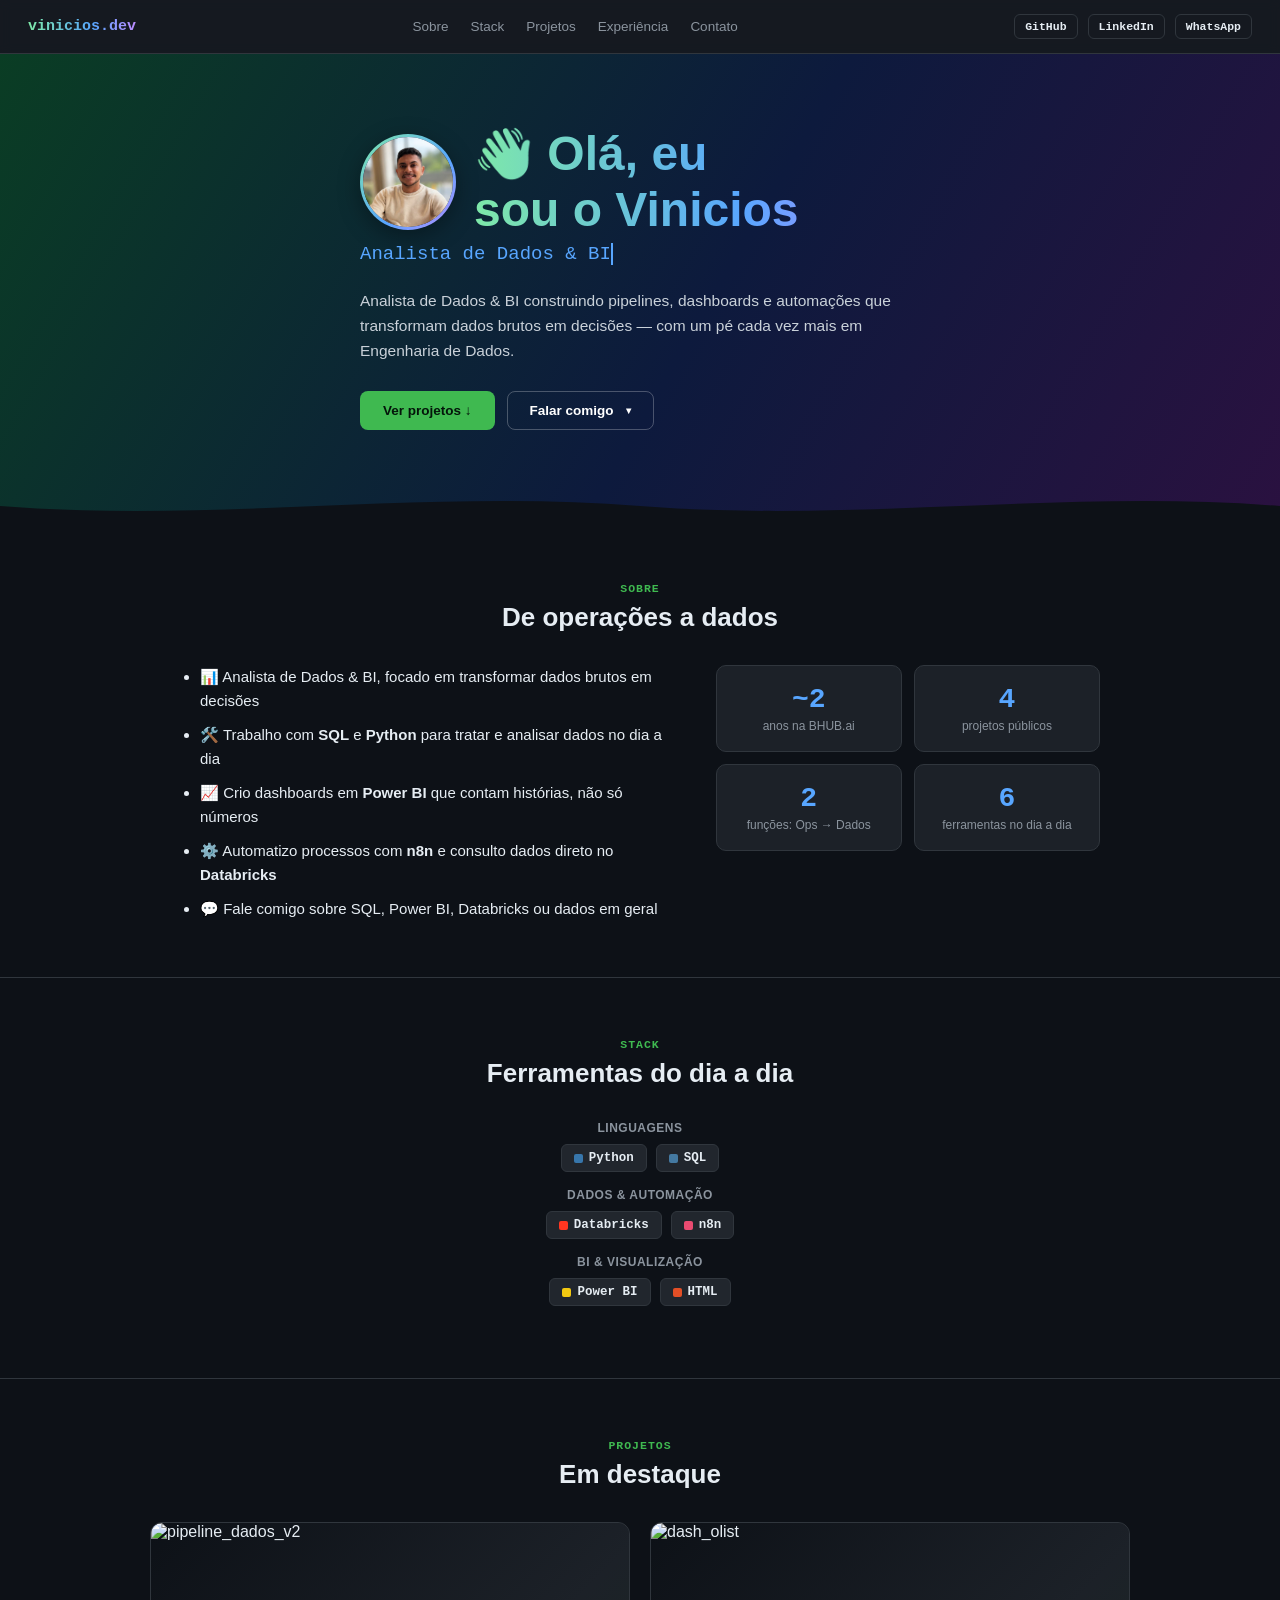
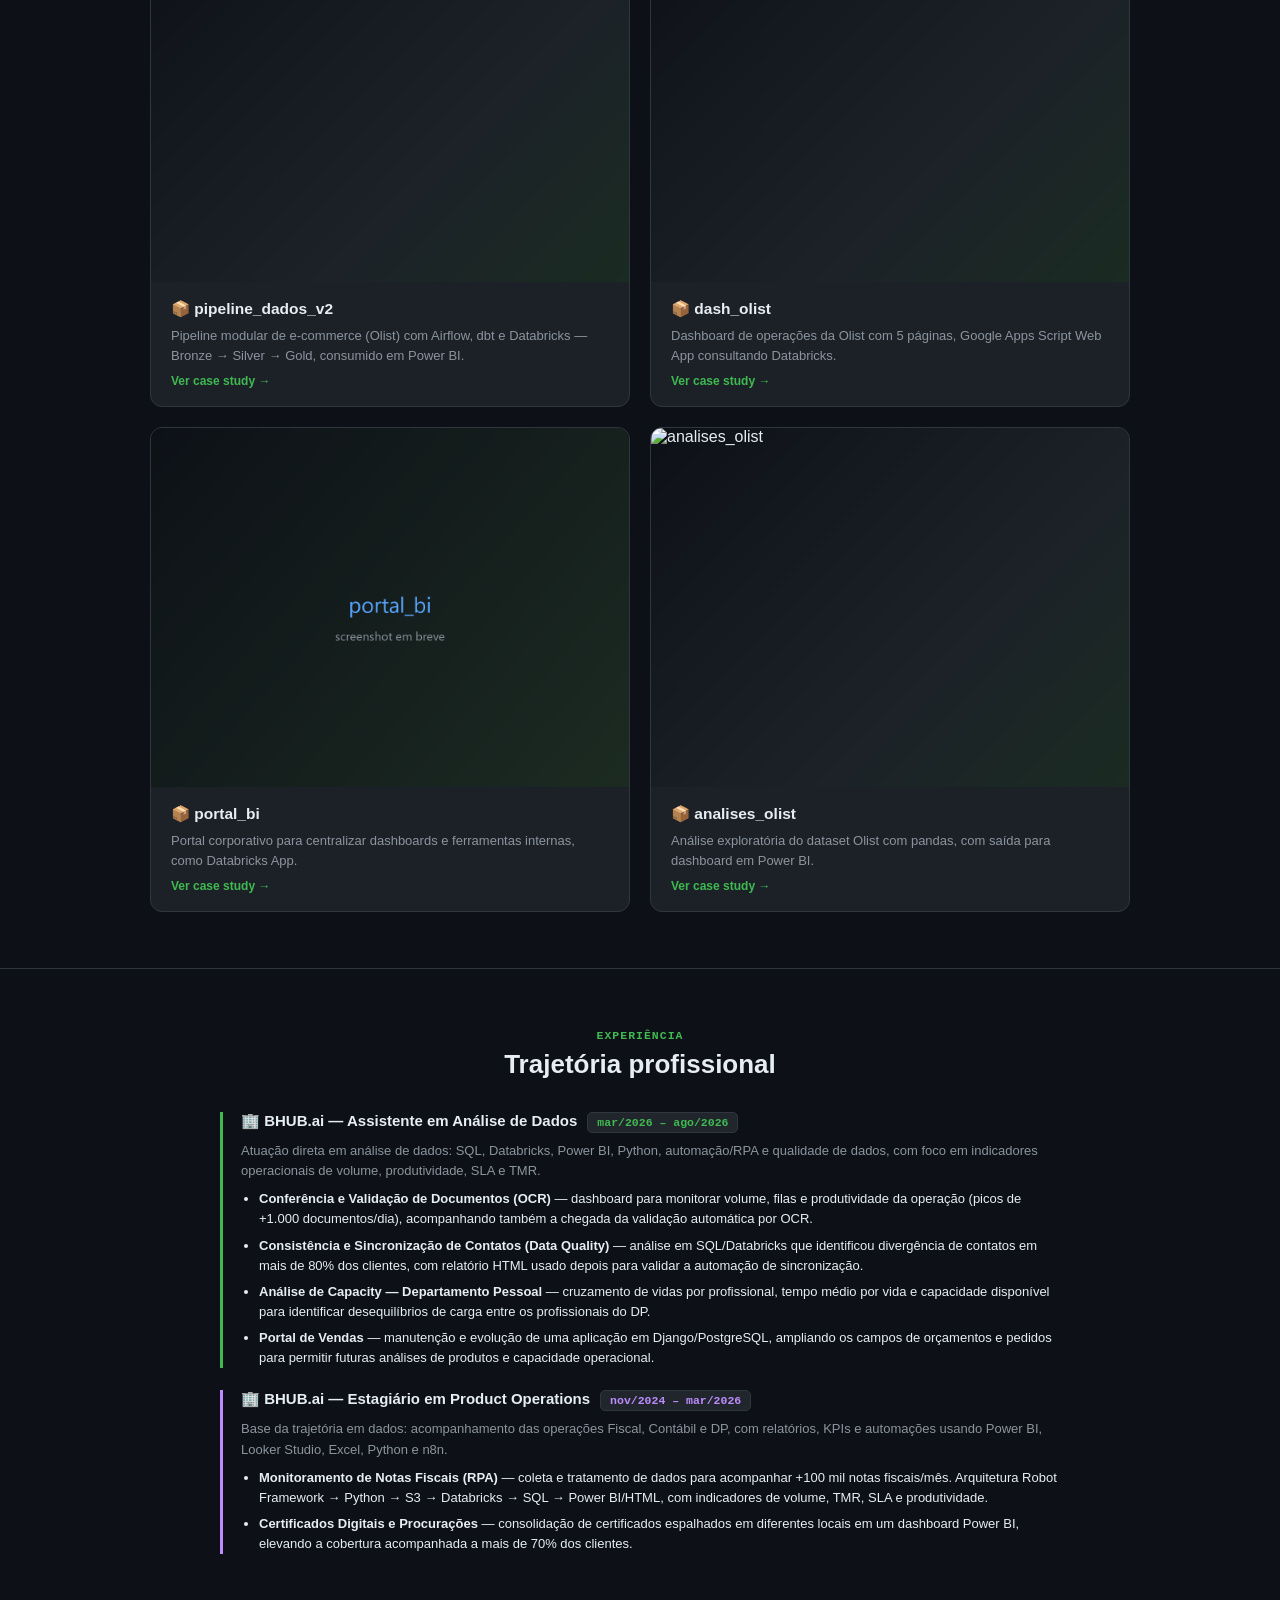
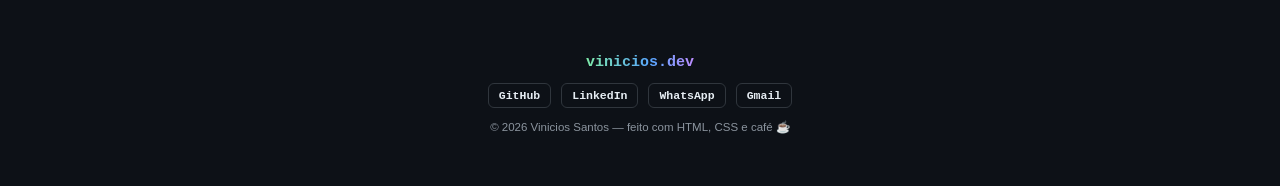
==== index.html @ 2d5024e3 "Pair avatar with the headline, turn Falar comigo into a contact menu Move the round photo into its o" ====
<!doctype html>
<html lang="pt-BR">
<head>
  <meta charset="utf-8">
  <meta name="viewport" content="width=device-width, initial-scale=1">
  <title>Vinicios Santos — Analista de Dados & BI</title>
  <meta name="description" content="Portfólio de Vinicios Santos: projetos de dados, BI e engenharia de dados, e trajetória profissional na BHUB.ai.">
  <link rel="stylesheet" href="assets/style.css">
</head>
<body>

  <nav class="site-nav">
    <a class="brand" href="index.html">vinicios.dev</a>
    <div class="navlinks">
      <a href="#sobre">Sobre</a>
      <a href="#stack">Stack</a>
      <a href="#projetos">Projetos</a>
      <a href="#experiencia">Experiência</a>
      <a href="#contato">Contato</a>
    </div>
    <div class="navsocial">
      <a href="https://github.com/ViniciosMSantos" target="_blank" rel="noopener">GitHub</a>
      <a href="https://www.linkedin.com/in/vinicios-m-206309b6/" target="_blank" rel="noopener">LinkedIn</a>
      <a href="https://wa.me/5511999972362?text=Ol%C3%A1%20Vinicios!%20Vi%20seu%20portf%C3%B3lio%20e%20gostaria%20de%20conversar." target="_blank" rel="noopener">WhatsApp</a>
    </div>
  </nav>

  <section class="hero">
    <div class="hero-inner">
      <div class="hero-name-row">
        <img class="hero-avatar" src="assets/foto.jpg" alt="Foto de Vinicios Santos" width="96" height="96">
        <h1><span class="wave">👋</span> Olá, eu sou o Vinicios</h1>
      </div>
      <div class="typing" id="typing" aria-hidden="true"></div>
      <p class="lede">Analista de Dados &amp; BI construindo pipelines, dashboards e automações que transformam dados brutos em decisões — com um pé cada vez mais em Engenharia de Dados.</p>
      <div class="hero-ctas">
        <a class="btn primary" href="#projetos">Ver projetos ↓</a>
        <details class="contact-dropdown">
          <summary class="btn ghost">Falar comigo</summary>
          <div class="contact-panel">
            <a href="mailto:viniciosmacielsantos99@gmail.com">✉️ Gmail</a>
            <a href="https://wa.me/5511999972362?text=Ol%C3%A1%20Vinicios!%20Vi%20seu%20portf%C3%B3lio%20e%20gostaria%20de%20conversar." target="_blank" rel="noopener">💬 WhatsApp</a>
            <a href="https://www.linkedin.com/in/vinicios-m-206309b6/" target="_blank" rel="noopener">🔗 LinkedIn</a>
          </div>
        </details>
      </div>
    </div>
    <svg class="hero-wave" viewBox="0 0 1200 50" preserveAspectRatio="none" width="100%" height="34">
      <path d="M0,25 C200,50 400,0 600,25 C800,50 1000,0 1200,25 L1200,50 L0,50 Z" fill="#0d1117"></path>
    </svg>
  </section>

  <section class="section" id="sobre">
    <div class="section-head"><span class="eyebrow">Sobre</span><h2>De operações a dados</h2></div>
    <div class="about-grid">
      <ul class="about">
        <li>📊 Analista de Dados &amp; BI, focado em transformar dados brutos em decisões</li>
        <li>🛠️ Trabalho com <b>SQL</b> e <b>Python</b> para tratar e analisar dados no dia a dia</li>
        <li>📈 Crio dashboards em <b>Power BI</b> que contam histórias, não só números</li>
        <li>⚙️ Automatizo processos com <b>n8n</b> e consulto dados direto no <b>Databricks</b></li>
        <li>💬 Fale comigo sobre SQL, Power BI, Databricks ou dados em geral</li>
      </ul>
      <div class="stat-tiles">
        <div class="tile"><div class="n">~2</div><div class="l">anos na BHUB.ai</div></div>
        <div class="tile"><div class="n">4</div><div class="l">projetos públicos</div></div>
        <div class="tile"><div class="n">2</div><div class="l">funções: Ops → Dados</div></div>
        <div class="tile"><div class="n">6</div><div class="l">ferramentas no dia a dia</div></div>
      </div>
    </div>
  </section>

  <section class="section" id="stack">
    <div class="section-head"><span class="eyebrow">Stack</span><h2>Ferramentas do dia a dia</h2></div>
    <div class="stackgroup">
      <h3>Linguagens</h3>
      <div class="chiprow">
        <span class="chip"><span class="sw" style="background:#3776AB"></span>Python</span>
        <span class="chip"><span class="sw" style="background:#4479A1"></span>SQL</span>
      </div>
    </div>
    <div class="stackgroup">
      <h3>Dados &amp; Automação</h3>
      <div class="chiprow">
        <span class="chip"><span class="sw" style="background:#FF3621"></span>Databricks</span>
        <span class="chip"><span class="sw" style="background:#EA4B71"></span>n8n</span>
      </div>
    </div>
    <div class="stackgroup">
      <h3>BI &amp; Visualização</h3>
      <div class="chiprow">
        <span class="chip"><span class="sw" style="background:#F2C811"></span>Power BI</span>
        <span class="chip"><span class="sw" style="background:#E34F26"></span>HTML</span>
      </div>
    </div>
  </section>

  <section class="section" id="projetos">
    <div class="section-head"><span class="eyebrow">Projetos</span><h2>Em destaque</h2></div>
    <div class="projgrid">

      <a class="projcard" href="projetos/pipeline-dados-v2.html">
        <div class="projthumb"><img src="https://raw.githubusercontent.com/ViniciosMSantos/pipeline_dados_v2/master/docs/cover.png" alt="pipeline_dados_v2" loading="lazy"></div>
        <div class="projbody">
          <div class="projtitle">📦 pipeline_dados_v2</div>
          <p class="projdesc">Pipeline modular de e-commerce (Olist) com Airflow, dbt e Databricks — Bronze → Silver → Gold, consumido em Power BI.</p>
          <span class="projmore">Ver case study →</span>
        </div>
      </a>

      <a class="projcard" href="projetos/dash-olist.html">
        <div class="projthumb"><img src="https://raw.githubusercontent.com/ViniciosMSantos/dash_olist/master/docs/cover.png" alt="dash_olist" loading="lazy"></div>
        <div class="projbody">
          <div class="projtitle">📦 dash_olist</div>
          <p class="projdesc">Dashboard de operações da Olist com 5 páginas, Google Apps Script Web App consultando Databricks.</p>
          <span class="projmore">Ver case study →</span>
        </div>
      </a>

      <a class="projcard" href="projetos/portal-bi.html">
        <div class="projthumb"><img src="assets/portal_bi_placeholder.png" alt="portal_bi" loading="lazy"></div>
        <div class="projbody">
          <div class="projtitle">📦 portal_bi</div>
          <p class="projdesc">Portal corporativo para centralizar dashboards e ferramentas internas, como Databricks App.</p>
          <span class="projmore">Ver case study →</span>
        </div>
      </a>

      <a class="projcard" href="projetos/analises-olist.html">
        <div class="projthumb"><img src="https://raw.githubusercontent.com/ViniciosMSantos/analises_olist/main/docs/cover.png" alt="analises_olist" loading="lazy"></div>
        <div class="projbody">
          <div class="projtitle">📦 analises_olist</div>
          <p class="projdesc">Análise exploratória do dataset Olist com pandas, com saída para dashboard em Power BI.</p>
          <span class="projmore">Ver case study →</span>
        </div>
      </a>

    </div>
  </section>

  <section class="section" id="experiencia">
    <div class="section-head"><span class="eyebrow">Experiência</span><h2>Trajetória profissional</h2></div>
    <div class="timeline">

      <div class="expblock">
        <div class="exphead">
          <span class="exprole">🏢 BHUB.ai — Assistente em Análise de Dados</span>
          <span class="expperiod">mar/2026 – ago/2026</span>
        </div>
        <p class="expdesc">Atuação direta em análise de dados: SQL, Databricks, Power BI, Python, automação/RPA e qualidade de dados, com foco em indicadores operacionais de volume, produtividade, SLA e TMR.</p>
        <ul class="expprojects">
          <li><b>Conferência e Validação de Documentos (OCR)</b> — dashboard para monitorar volume, filas e produtividade da operação (picos de +1.000 documentos/dia), acompanhando também a chegada da validação automática por OCR.</li>
          <li><b>Consistência e Sincronização de Contatos (Data Quality)</b> — análise em SQL/Databricks que identificou divergência de contatos em mais de 80% dos clientes, com relatório HTML usado depois para validar a automação de sincronização.</li>
          <li><b>Análise de Capacity — Departamento Pessoal</b> — cruzamento de vidas por profissional, tempo médio por vida e capacidade disponível para identificar desequilíbrios de carga entre os profissionais do DP.</li>
          <li><b>Portal de Vendas</b> — manutenção e evolução de uma aplicação em Django/PostgreSQL, ampliando os campos de orçamentos e pedidos para permitir futuras análises de produtos e capacidade operacional.</li>
        </ul>
      </div>

      <div class="expblock alt">
        <div class="exphead">
          <span class="exprole">🏢 BHUB.ai — Estagiário em Product Operations</span>
          <span class="expperiod">nov/2024 – mar/2026</span>
        </div>
        <p class="expdesc">Base da trajetória em dados: acompanhamento das operações Fiscal, Contábil e DP, com relatórios, KPIs e automações usando Power BI, Looker Studio, Excel, Python e n8n.</p>
        <ul class="expprojects">
          <li><b>Monitoramento de Notas Fiscais (RPA)</b> — coleta e tratamento de dados para acompanhar +100 mil notas fiscais/mês. Arquitetura Robot Framework → Python → S3 → Databricks → SQL → Power BI/HTML, com indicadores de volume, TMR, SLA e produtividade.</li>
          <li><b>Certificados Digitais e Procurações</b> — consolidação de certificados espalhados em diferentes locais em um dashboard Power BI, elevando a cobertura acompanhada a mais de 70% dos clientes.</li>
        </ul>
      </div>

    </div>
  </section>

  <footer class="footer" id="contato">
    <a class="brand" href="index.html">vinicios.dev</a>
    <div class="navsocial">
      <a href="https://github.com/ViniciosMSantos" target="_blank" rel="noopener">GitHub</a>
      <a href="https://www.linkedin.com/in/vinicios-m-206309b6/" target="_blank" rel="noopener">LinkedIn</a>
      <a href="https://wa.me/5511999972362?text=Ol%C3%A1%20Vinicios!%20Vi%20seu%20portf%C3%B3lio%20e%20gostaria%20de%20conversar." target="_blank" rel="noopener">WhatsApp</a>
      <a href="mailto:viniciosmacielsantos99@gmail.com">Gmail</a>
    </div>
    <small>© 2026 Vinicios Santos — feito com HTML, CSS e café ☕</small>
  </footer>

  <script src="assets/main.js"></script>
</body>
</html>
---- assets/style.css ----
:root{
  --bg:#0d1117;
  --surface:#161b22;
  --surface-2:#1c2128;
  --border:#30363d;
  --text:#e6edf3;
  --text-muted:#8b949e;
  --link:#58a6ff;
  --accent:#3fb950;
  --accent2:#bc8cff;
  --chip-bg:#21262d;
  color-scheme:dark;
}
*{box-sizing:border-box;}
html,body{margin:0;padding:0;}
body{
  background:var(--bg);
  color:var(--text);
  font-family:-apple-system,BlinkMacSystemFont,"Segoe UI",Helvetica,Arial,sans-serif;
}
a{color:inherit;}
img{max-width:100%;display:block;}

/* ================= NAV ================= */
.site-nav{
  position:sticky;top:0;z-index:10;
  display:flex;align-items:center;justify-content:space-between;gap:16px;flex-wrap:wrap;
  padding:14px 28px;border-bottom:1px solid var(--border);background:rgba(22,27,34,.92);backdrop-filter:blur(6px);
}
.brand{
  font-family:"JetBrains Mono",Consolas,monospace;font-weight:700;font-size:15px;text-decoration:none;
  background:linear-gradient(90deg,#7ee9a8,#58a6ff 60%,#bc8cff);-webkit-background-clip:text;background-clip:text;color:transparent;
}
.navlinks{display:flex;gap:22px;flex-wrap:wrap;font-size:13.5px;color:var(--text-muted);}
.navlinks a{text-decoration:none;}
.navlinks a:hover{color:var(--text);}
.navsocial{display:flex;gap:10px;}
.navsocial a{
  font-family:"JetBrains Mono",Consolas,monospace;font-size:11.5px;font-weight:700;
  border:1px solid var(--border);border-radius:6px;padding:5px 10px;text-decoration:none;color:var(--text);
}
.navsocial a:hover{border-color:var(--link);color:var(--link);}

/* ================= HERO ================= */
.hero{
  position:relative;overflow-x:hidden;text-align:center;padding:72px 24px 92px;
  background:linear-gradient(120deg,#0a3d24,#0d1a3d 55%,#2a1140);
}
.hero-inner{
  max-width:560px;margin:0 auto;display:flex;flex-direction:column;align-items:flex-start;text-align:left;
}
@media (max-width:680px){
  .hero-inner{align-items:center;text-align:center;}
}
.hero-name-row{
  display:flex;align-items:center;gap:18px;margin-bottom:6px;
}
@media (max-width:680px){
  .hero-name-row{flex-direction:column;gap:14px;}
}
.hero-avatar{
  width:96px;height:96px;border-radius:50%;object-fit:cover;flex:none;
  border:3px solid transparent;
  background:linear-gradient(#0d1a3d,#0d1a3d) padding-box,
             linear-gradient(135deg,#7ee9a8,#58a6ff 60%,#bc8cff) border-box;
  box-shadow:0 6px 22px rgba(0,0,0,.35);
}
.hero h1{
  margin:0;font-size:clamp(30px,5vw,48px);font-weight:800;text-wrap:balance;
  background:linear-gradient(90deg,#7ee9a8,#58a6ff 60%,#bc8cff);-webkit-background-clip:text;background-clip:text;color:transparent;
}
.hero .wave{display:inline-block;animation:wave 2.2s infinite;transform-origin:70% 70%;}
@keyframes wave{0%,60%,100%{transform:rotate(0)}10%,30%{transform:rotate(14deg)}20%{transform:rotate(-8deg)}}
.hero .typing{font-family:"JetBrains Mono",Consolas,monospace;font-size:clamp(14px,2.4vw,19px);color:var(--link);min-height:26px;margin-bottom:20px;}
.hero .typing .cursor{border-right:2px solid var(--link);animation:blink 1s step-end infinite;}
@keyframes blink{50%{border-color:transparent;}}
.hero p.lede{margin:0 0 28px;color:#c9d1d9;font-size:15.5px;line-height:1.6;}
.hero-ctas{display:flex;gap:12px;justify-content:flex-start;flex-wrap:wrap;}
@media (max-width:680px){
  .hero-ctas{justify-content:center;}
}
.btn{
  font:inherit;font-size:13.5px;font-weight:700;padding:11px 22px;border-radius:8px;text-decoration:none;
  display:inline-flex;align-items:center;gap:6px;border:1px solid transparent;
}
.btn.primary{background:var(--accent);color:#04150a;}
.btn.ghost{border-color:#ffffff40;color:#fff;}
.btn.outline{border-color:var(--border);color:var(--text);}
.btn.outline:hover{border-color:var(--link);color:var(--link);}

.contact-dropdown{position:relative;}
.contact-dropdown summary{list-style:none;cursor:pointer;}
.contact-dropdown summary::-webkit-details-marker{display:none;}
.contact-dropdown summary::after{content:'▾';margin-left:6px;font-size:10px;}
.contact-dropdown[open] summary{border-color:var(--link);color:var(--link);}
.contact-panel{
  position:absolute;top:calc(100% + 8px);left:0;z-index:5;min-width:190px;
  background:var(--surface-2);border:1px solid var(--border);border-radius:10px;
  padding:8px;display:flex;flex-direction:column;gap:2px;
  box-shadow:0 10px 30px rgba(0,0,0,.4);
}
.contact-panel a{
  padding:9px 12px;border-radius:7px;font-size:13.5px;font-weight:600;text-decoration:none;color:var(--text);
}
.contact-panel a:hover{background:var(--chip-bg);color:var(--link);}
@media (max-width:680px){
  .contact-panel{left:50%;transform:translateX(-50%);}
}

.hero-wave{position:absolute;left:0;right:0;bottom:-1px;line-height:0;}

@media (prefers-reduced-motion: reduce){
  .hero .wave{animation:none;}
  .hero .typing .cursor{animation:none;}
}

/* ================= SECTIONS ================= */
.section{padding:56px 24px;border-bottom:1px solid var(--border);}
.section:last-of-type{border-bottom:none;}
.section-head{max-width:640px;margin:0 auto 32px;text-align:center;}
.eyebrow{
  font-family:"JetBrains Mono",Consolas,monospace;font-size:11.5px;font-weight:700;letter-spacing:1px;
  color:var(--accent);text-transform:uppercase;
}
.section-head h2{margin:6px 0 0;font-size:26px;font-weight:800;}

.about-grid{max-width:920px;margin:0 auto;display:grid;grid-template-columns:1.3fr 1fr;gap:36px;align-items:start;}
@media (max-width:680px){.about-grid{grid-template-columns:1fr;}}
ul.about{margin:0;padding-left:20px;display:flex;flex-direction:column;gap:10px;font-size:15px;line-height:1.6;color:var(--text);}
.stat-tiles{display:grid;grid-template-columns:1fr 1fr;gap:12px;}
.tile{border:1px solid var(--border);background:var(--surface-2);border-radius:10px;padding:18px;text-align:center;}
.tile .n{font-family:"JetBrains Mono",Consolas,monospace;font-size:28px;font-weight:800;color:var(--link);font-variant-numeric:tabular-nums;}
.tile .l{font-size:12px;color:var(--text-muted);margin-top:4px;}

.stackgroup{max-width:860px;margin:0 auto 16px;display:flex;flex-direction:column;gap:9px;}
.stackgroup h3{margin:0;font-size:12px;color:var(--text-muted);font-weight:700;text-transform:uppercase;letter-spacing:.5px;text-align:center;}
.chiprow{display:flex;flex-wrap:wrap;gap:9px;justify-content:center;}
.chip{
  display:inline-flex;align-items:center;gap:6px;background:var(--chip-bg);border:1px solid var(--border);
  padding:6px 12px;border-radius:6px;font-size:12.5px;font-weight:600;color:var(--text);font-family:"JetBrains Mono",Consolas,monospace;
}
.chip .sw{width:9px;height:9px;border-radius:2px;flex:none;}

.projgrid{max-width:980px;margin:0 auto;display:grid;grid-template-columns:repeat(2,1fr);gap:20px;}
@media (max-width:680px){.projgrid{grid-template-columns:1fr;}}
.projcard{
  display:flex;flex-direction:column;text-decoration:none;color:inherit;
  border:1px solid var(--border);border-radius:12px;background:var(--surface-2);overflow:hidden;transition:border-color .15s,transform .15s;
}
.projcard:hover{border-color:var(--link);transform:translateY(-2px);}
.projcard:focus-visible{outline:2px solid var(--link);outline-offset:2px;}
.projthumb{aspect-ratio:4/3;background:linear-gradient(135deg,#0d1117,#1c2128 60%,#1a2b22);}
.projthumb img{width:100%;height:100%;object-fit:cover;}
.projbody{padding:18px 20px;display:flex;flex-direction:column;gap:8px;flex:1;}
.projtitle{font-weight:700;font-size:15.5px;}
.projdesc{margin:0;font-size:13px;line-height:1.55;color:var(--text-muted);flex:1;}
.projmore{font-size:12px;font-weight:700;color:var(--accent);}

.timeline{max-width:840px;margin:0 auto;display:flex;flex-direction:column;gap:22px;}
.expblock{border-left:3px solid var(--accent);padding-left:18px;display:flex;flex-direction:column;gap:8px;}
.expblock.alt{border-left-color:var(--accent2);}
.exphead{display:flex;flex-wrap:wrap;align-items:baseline;gap:10px;}
.exprole{font-weight:700;font-size:15px;}
.expperiod{font-family:"JetBrains Mono",Consolas,monospace;font-size:11.5px;font-weight:700;color:var(--accent);background:var(--chip-bg);border:1px solid var(--border);padding:3px 9px;border-radius:5px;}
.expblock.alt .expperiod{color:var(--accent2);}
.expdesc{margin:0;font-size:13px;line-height:1.55;color:var(--text-muted);}
.expprojects{margin:0;padding-left:18px;display:flex;flex-direction:column;gap:6px;font-size:13px;line-height:1.55;color:var(--text);}

.footer{padding:44px 24px;text-align:center;display:flex;flex-direction:column;gap:12px;align-items:center;}
.footer .navsocial{justify-content:center;}
.footer small{color:var(--text-muted);font-size:11.5px;}

/* ================= PROJECT PAGE ================= */
.pp-breadcrumb{padding:14px 28px;font-size:12.5px;color:var(--text-muted);border-bottom:1px solid var(--border);}
.pp-breadcrumb a{color:var(--link);text-decoration:none;}
.pp-breadcrumb a:hover{text-decoration:underline;}
.pp-header{padding:44px 24px 0;max-width:840px;margin:0 auto;}
.pp-eyebrow{font-family:"JetBrains Mono",Consolas,monospace;font-size:11.5px;color:var(--accent2);text-transform:uppercase;letter-spacing:1px;}
.pp-header h1{margin:8px 0 14px;font-size:clamp(24px,4vw,34px);font-weight:800;text-wrap:balance;}
.pp-badges{display:flex;gap:8px;flex-wrap:wrap;margin-bottom:24px;}
.pp-cta{display:flex;gap:10px;margin-bottom:30px;flex-wrap:wrap;}
.pp-cover{max-width:840px;margin:0 auto 8px;border-radius:12px;overflow:hidden;border:1px solid var(--border);aspect-ratio:4/3;background:linear-gradient(135deg,#0d1117,#1c2128 60%,#1a2b22);}
.pp-cover img{width:100%;height:100%;object-fit:cover;}
.pp-body{max-width:840px;margin:0 auto;padding:8px 24px 70px;display:flex;flex-direction:column;gap:32px;}
.pp-sec h2{font-size:19px;font-weight:800;margin:0 0 12px;padding-bottom:8px;border-bottom:1px solid var(--border);}
.pp-sec p{margin:0 0 10px;font-size:14.5px;line-height:1.68;color:var(--text);}
.pp-sec p:last-child{margin-bottom:0;}
.pp-sec ul{margin:0;padding-left:20px;font-size:14.5px;line-height:1.68;color:var(--text);display:flex;flex-direction:column;gap:6px;}
.pp-arch{
  font-family:"JetBrains Mono",Consolas,monospace;font-size:13px;background:var(--surface-2);border:1px solid var(--border);
  border-radius:8px;padding:18px;text-align:center;color:var(--link);overflow-x:auto;
}
.pp-note{
  border-left:3px solid var(--accent2);background:var(--surface-2);padding:14px 18px;border-radius:0 8px 8px 0;
  font-size:13px;color:var(--text-muted);line-height:1.6;
}
.pp-footer-nav{max-width:840px;margin:0 auto;padding:0 24px 60px;display:flex;justify-content:space-between;font-size:13px;}
.pp-footer-nav a{color:var(--link);text-decoration:none;}
.pp-footer-nav a:hover{text-decoration:underline;}
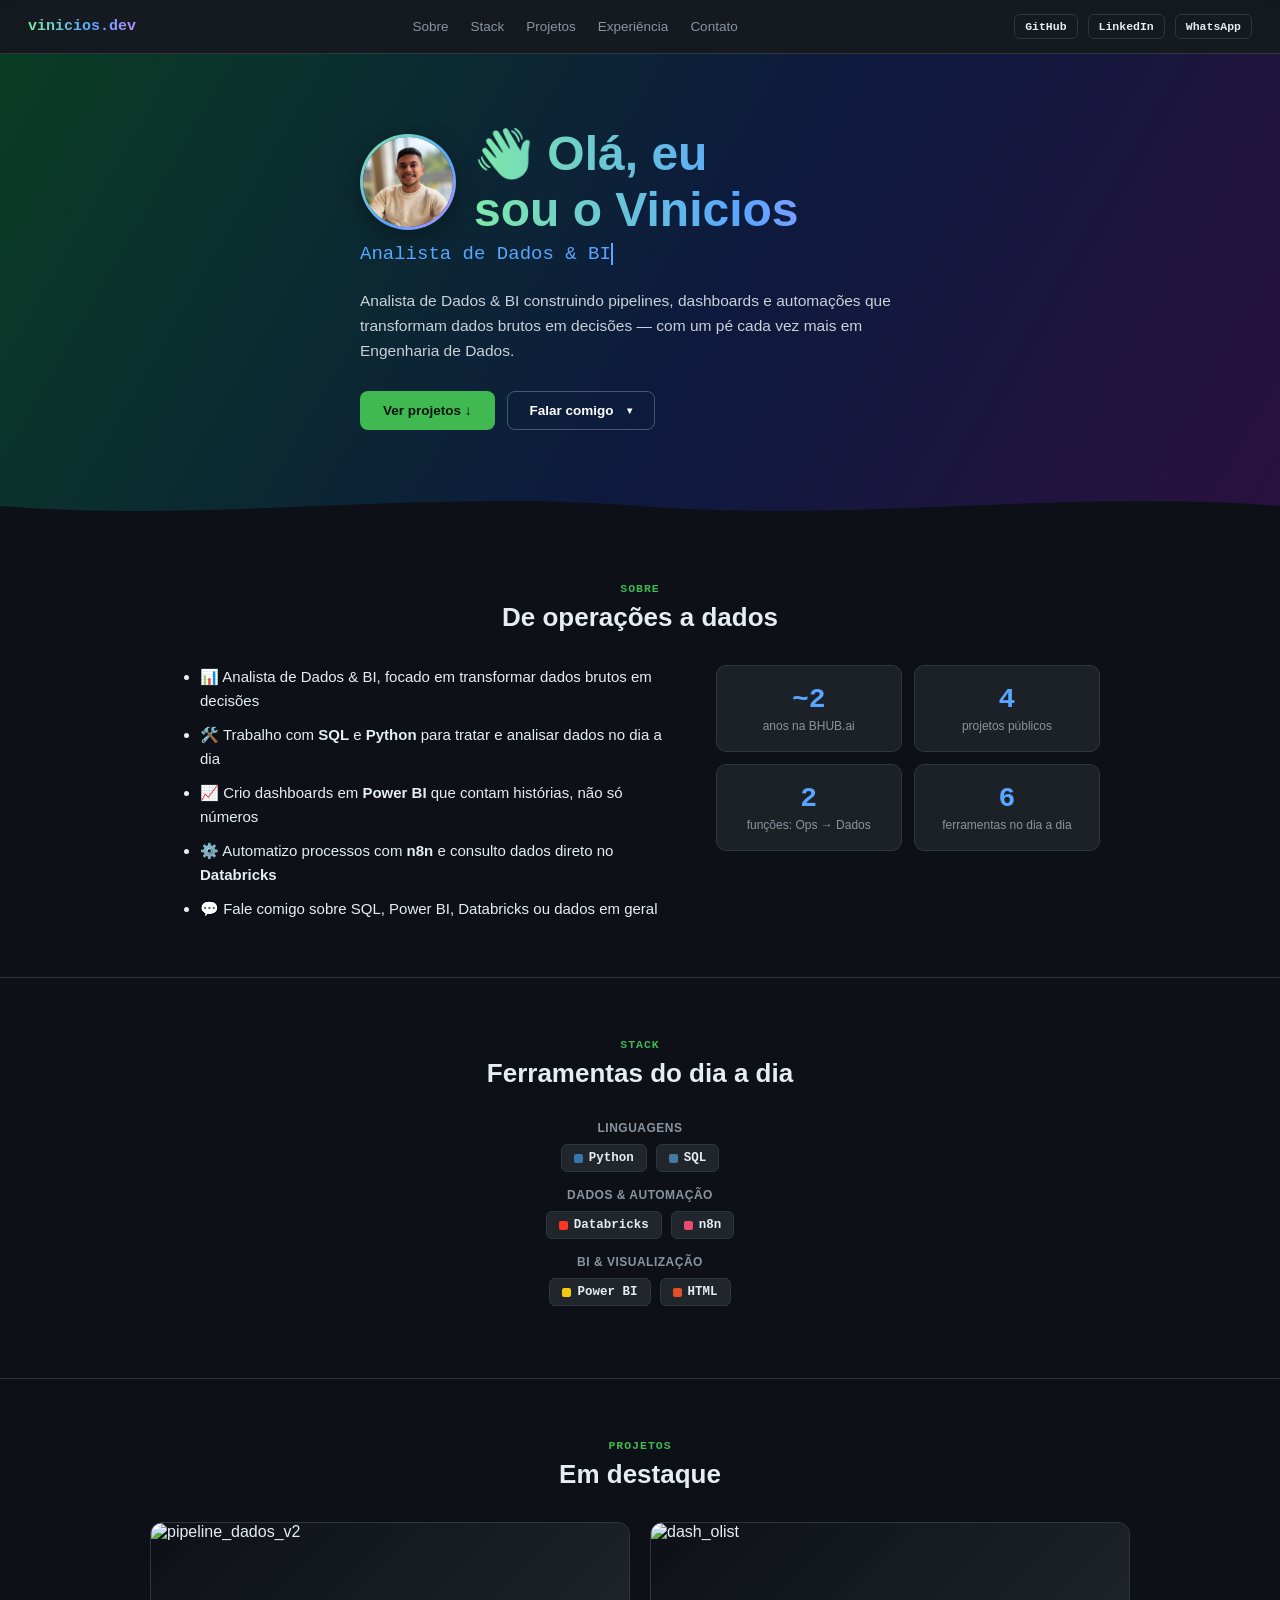
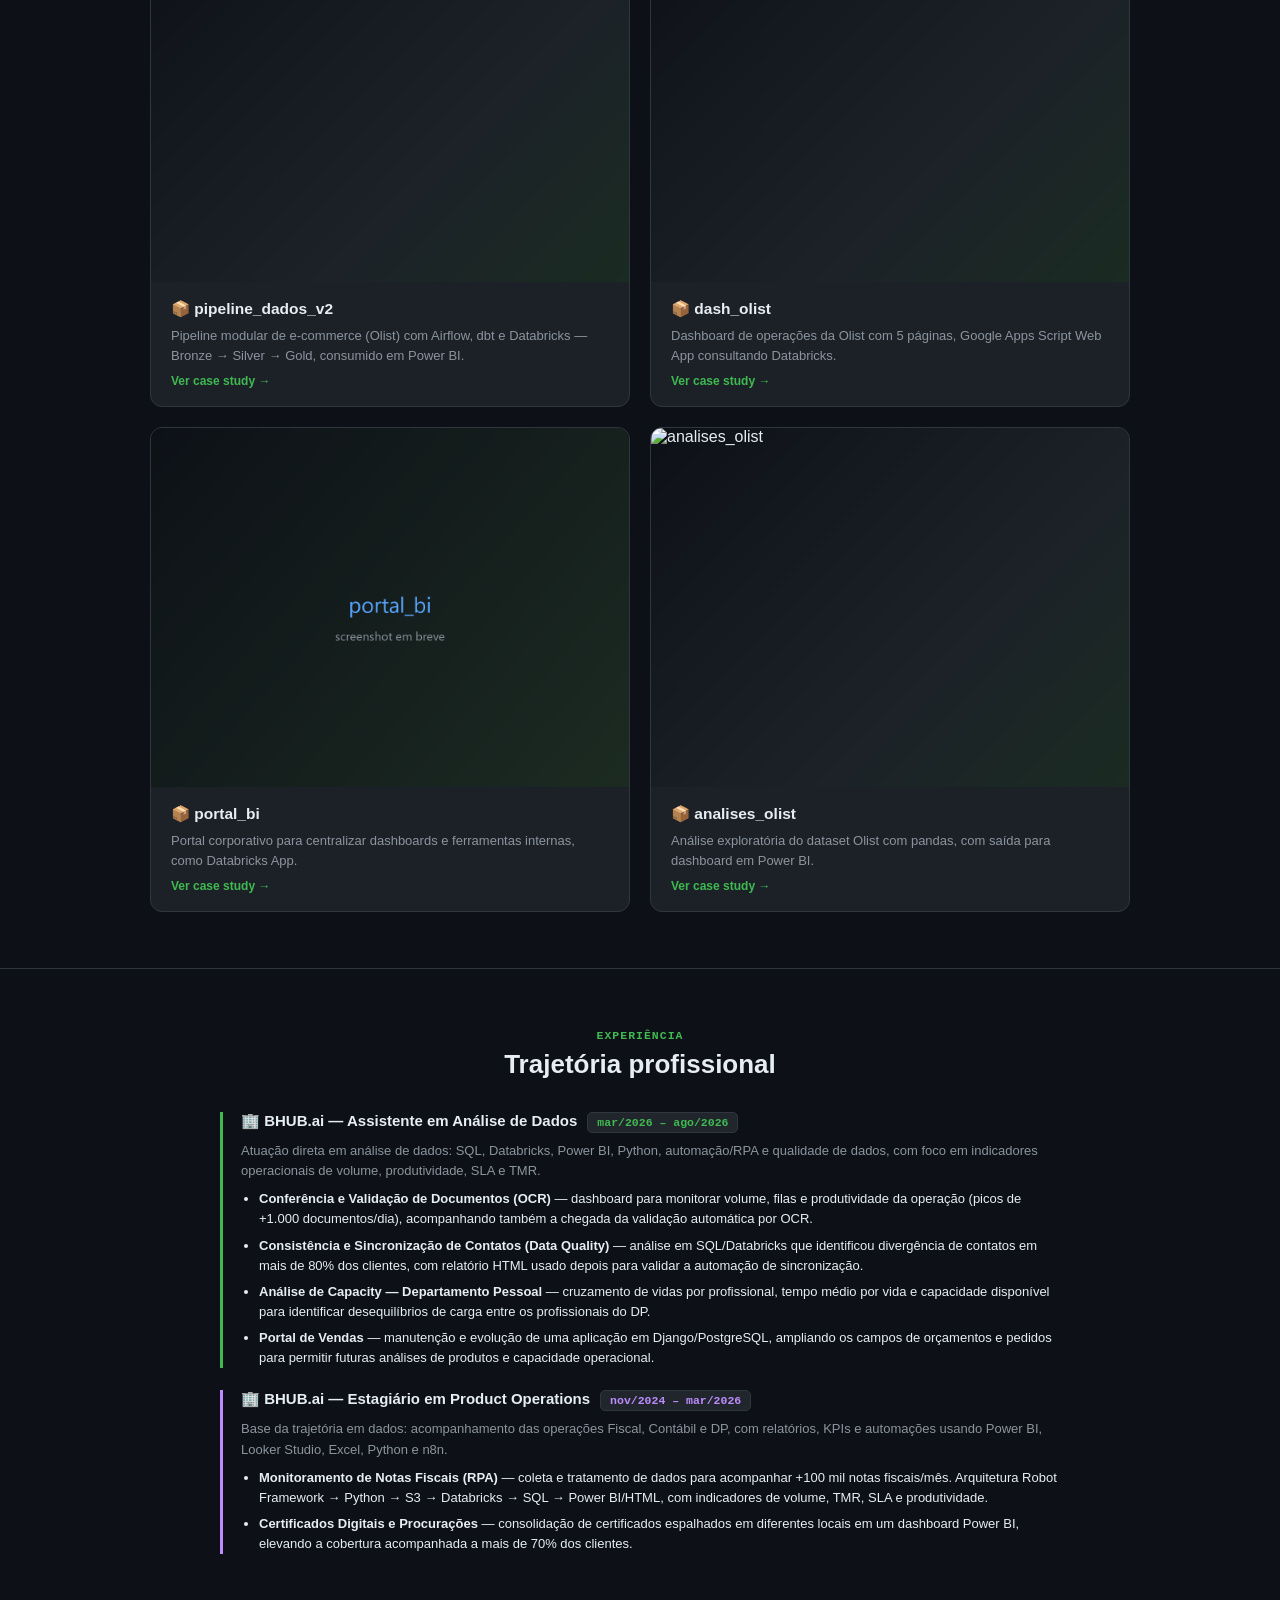
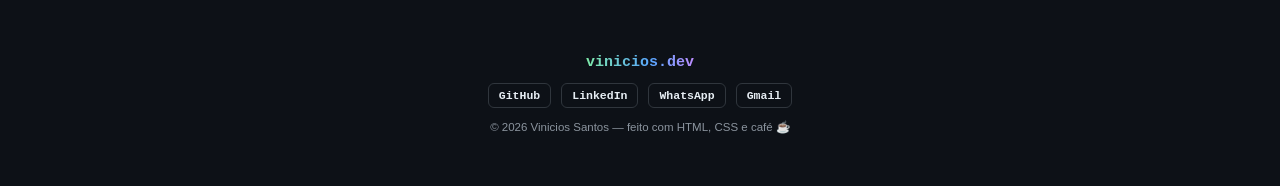
==== commit 453dbbc5: "Polish the contact dropdown: colored icons, arrow, open animation Co-Authored-By: Claude Sonnet 5 <n" ====
--- a/index.html
+++ b/index.html
@@ -38,9 +38,9 @@
         <details class="contact-dropdown">
           <summary class="btn ghost">Falar comigo</summary>
           <div class="contact-panel">
-            <a href="mailto:viniciosmacielsantos99@gmail.com">✉️ Gmail</a>
-            <a href="https://wa.me/5511999972362?text=Ol%C3%A1%20Vinicios!%20Vi%20seu%20portf%C3%B3lio%20e%20gostaria%20de%20conversar." target="_blank" rel="noopener">💬 WhatsApp</a>
-            <a href="https://www.linkedin.com/in/vinicios-m-206309b6/" target="_blank" rel="noopener">🔗 LinkedIn</a>
+            <a href="mailto:viniciosmacielsantos99@gmail.com"><span class="ico" style="background:#D14836">✉️</span> Gmail</a>
+            <a href="https://wa.me/5511999972362?text=Ol%C3%A1%20Vinicios!%20Vi%20seu%20portf%C3%B3lio%20e%20gostaria%20de%20conversar." target="_blank" rel="noopener"><span class="ico" style="background:#25D366">💬</span> WhatsApp</a>
+            <a href="https://www.linkedin.com/in/vinicios-m-206309b6/" target="_blank" rel="noopener"><span class="ico" style="background:#0A66C2">🔗</span> LinkedIn</a>
           </div>
         </details>
       </div>
--- a/assets/style.css
+++ b/assets/style.css
@@ -89,22 +89,49 @@
 .btn.outline:hover{border-color:var(--link);color:var(--link);}
 
 .contact-dropdown{position:relative;}
-.contact-dropdown summary{list-style:none;cursor:pointer;}
+.contact-dropdown summary{
+  list-style:none;cursor:pointer;transition:background .15s,border-color .15s,color .15s;
+}
 .contact-dropdown summary::-webkit-details-marker{display:none;}
-.contact-dropdown summary::after{content:'▾';margin-left:6px;font-size:10px;}
-.contact-dropdown[open] summary{border-color:var(--link);color:var(--link);}
+.contact-dropdown summary:hover{background:rgba(255,255,255,.08);}
+.contact-dropdown summary::after{
+  content:'▾';margin-left:7px;font-size:10px;display:inline-block;transition:transform .18s ease;
+}
+.contact-dropdown[open] summary{border-color:var(--link);color:var(--link);background:rgba(255,255,255,.08);}
+.contact-dropdown[open] summary::after{transform:rotate(180deg);}
 .contact-panel{
-  position:absolute;top:calc(100% + 8px);left:0;z-index:5;min-width:190px;
-  background:var(--surface-2);border:1px solid var(--border);border-radius:10px;
-  padding:8px;display:flex;flex-direction:column;gap:2px;
-  box-shadow:0 10px 30px rgba(0,0,0,.4);
+  position:absolute;top:calc(100% + 12px);left:0;z-index:5;min-width:210px;
+  background:var(--surface-2);border:1px solid var(--border);border-radius:12px;
+  padding:8px;display:flex;flex-direction:column;gap:3px;
+  box-shadow:0 14px 34px rgba(0,0,0,.45);
+  animation:contactPanelIn .16s ease;
+}
+.contact-panel::before{
+  content:'';position:absolute;top:-7px;left:22px;width:12px;height:12px;
+  background:var(--surface-2);border-left:1px solid var(--border);border-top:1px solid var(--border);
+  transform:rotate(45deg);
+}
+@keyframes contactPanelIn{
+  from{opacity:0;transform:translateY(-6px);}
+  to{opacity:1;transform:translateY(0);}
 }
 .contact-panel a{
-  padding:9px 12px;border-radius:7px;font-size:13.5px;font-weight:600;text-decoration:none;color:var(--text);
-}
-.contact-panel a:hover{background:var(--chip-bg);color:var(--link);}
+  display:flex;align-items:center;gap:11px;
+  padding:8px 10px;border-radius:8px;font-size:13.5px;font-weight:600;text-decoration:none;color:var(--text);
+  transition:background .12s;
+}
+.contact-panel a:hover{background:var(--chip-bg);}
+.contact-panel .ico{
+  width:28px;height:28px;border-radius:8px;flex:none;
+  display:flex;align-items:center;justify-content:center;font-size:14px;
+}
 @media (max-width:680px){
   .contact-panel{left:50%;transform:translateX(-50%);}
+  .contact-panel::before{left:50%;margin-left:-6px;}
+}
+@media (prefers-reduced-motion: reduce){
+  .contact-panel{animation:none;}
+  .contact-dropdown summary::after{transition:none;}
 }
 
 .hero-wave{position:absolute;left:0;right:0;bottom:-1px;line-height:0;}
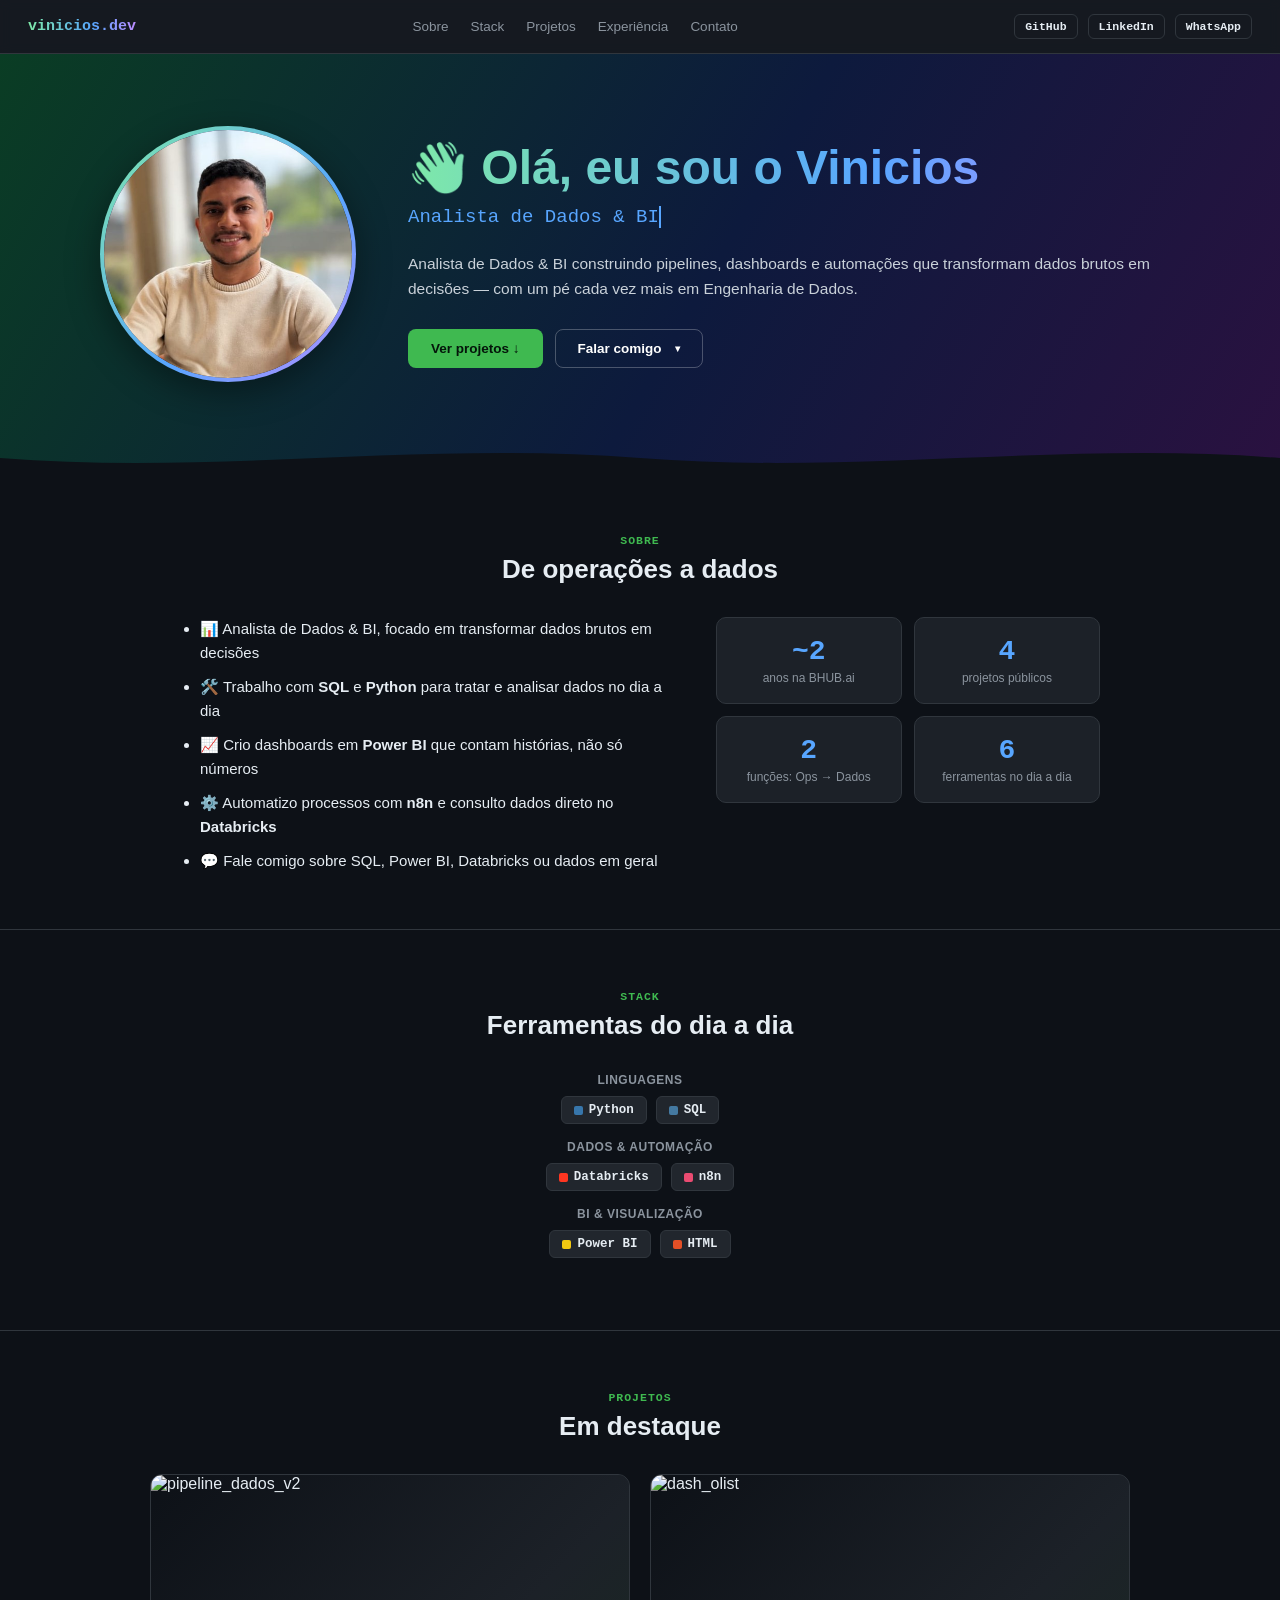
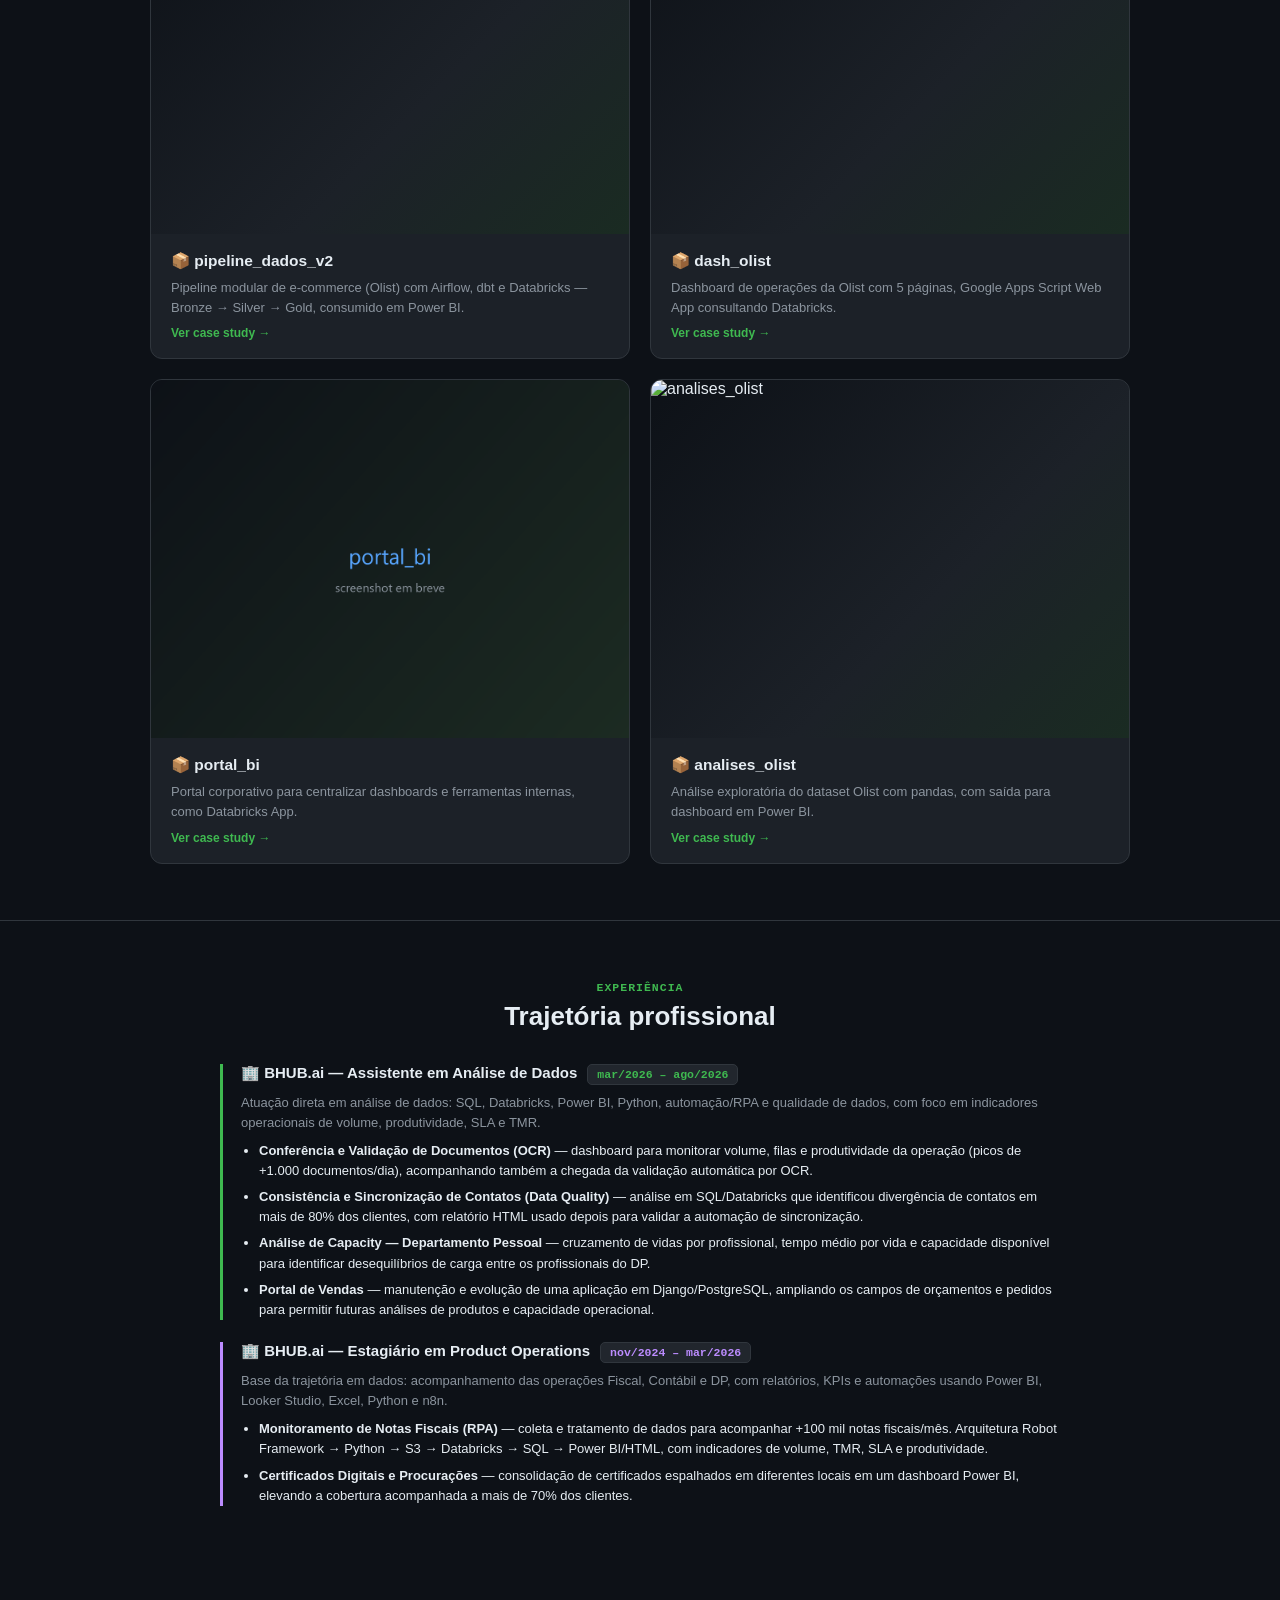
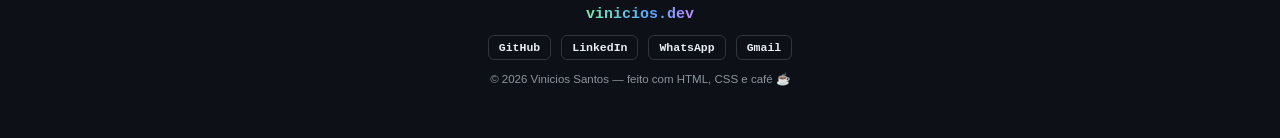
==== commit cb82ea3f: "Big left-side avatar, original heading, wide contact popup with icons Revert the headline to its own" ====
--- a/index.html
+++ b/index.html
@@ -27,22 +27,35 @@
 
   <section class="hero">
     <div class="hero-inner">
-      <div class="hero-name-row">
-        <img class="hero-avatar" src="assets/foto.jpg" alt="Foto de Vinicios Santos" width="96" height="96">
+      <img class="hero-avatar" src="assets/foto.jpg" alt="Foto de Vinicios Santos" width="260" height="260">
+      <div class="hero-content">
         <h1><span class="wave">👋</span> Olá, eu sou o Vinicios</h1>
-      </div>
-      <div class="typing" id="typing" aria-hidden="true"></div>
-      <p class="lede">Analista de Dados &amp; BI construindo pipelines, dashboards e automações que transformam dados brutos em decisões — com um pé cada vez mais em Engenharia de Dados.</p>
-      <div class="hero-ctas">
-        <a class="btn primary" href="#projetos">Ver projetos ↓</a>
-        <details class="contact-dropdown">
-          <summary class="btn ghost">Falar comigo</summary>
-          <div class="contact-panel">
-            <a href="mailto:viniciosmacielsantos99@gmail.com"><span class="ico" style="background:#D14836">✉️</span> Gmail</a>
-            <a href="https://wa.me/5511999972362?text=Ol%C3%A1%20Vinicios!%20Vi%20seu%20portf%C3%B3lio%20e%20gostaria%20de%20conversar." target="_blank" rel="noopener"><span class="ico" style="background:#25D366">💬</span> WhatsApp</a>
-            <a href="https://www.linkedin.com/in/vinicios-m-206309b6/" target="_blank" rel="noopener"><span class="ico" style="background:#0A66C2">🔗</span> LinkedIn</a>
-          </div>
-        </details>
+        <div class="typing" id="typing" aria-hidden="true"></div>
+        <p class="lede">Analista de Dados &amp; BI construindo pipelines, dashboards e automações que transformam dados brutos em decisões — com um pé cada vez mais em Engenharia de Dados.</p>
+        <div class="hero-ctas">
+          <a class="btn primary" href="#projetos">Ver projetos ↓</a>
+          <details class="contact-dropdown">
+            <summary class="btn ghost">Falar comigo</summary>
+            <div class="contact-panel">
+              <a href="mailto:viniciosmacielsantos99@gmail.com">
+                <span class="ico" style="background:#D14836">
+                  <svg viewBox="0 0 24 24" fill="none"><rect x="3" y="5" width="18" height="14" rx="2" stroke="white" stroke-width="1.8"/><path d="M4 7l8 6 8-6" stroke="white" stroke-width="1.8" stroke-linecap="round" stroke-linejoin="round"/></svg>
+                </span>
+                Gmail
+              </a>
+              <a href="https://wa.me/5511999972362?text=Ol%C3%A1%20Vinicios!%20Vi%20seu%20portf%C3%B3lio%20e%20gostaria%20de%20conversar." target="_blank" rel="noopener">
+                <span class="ico" style="background:#25D366">
+                  <svg viewBox="0 0 24 24" fill="none"><path d="M12 3C7.03 3 3 6.58 3 11c0 2.13.94 4.07 2.48 5.5L4.5 20.5l4.24-1.4C9.94 19.36 10.95 19.5 12 19.5c4.97 0 9-3.58 9-8s-4.03-8.5-9-8.5z" stroke="white" stroke-width="1.7" stroke-linejoin="round" stroke-linecap="round"/></svg>
+                </span>
+                WhatsApp
+              </a>
+              <a href="https://www.linkedin.com/in/vinicios-m-206309b6/" target="_blank" rel="noopener">
+                <span class="ico li-ico" style="background:#0A66C2">in</span>
+                LinkedIn
+              </a>
+            </div>
+          </details>
+        </div>
       </div>
     </div>
     <svg class="hero-wave" viewBox="0 0 1200 50" preserveAspectRatio="none" width="100%" height="34">
--- a/assets/style.css
+++ b/assets/style.css
@@ -47,26 +47,21 @@
   background:linear-gradient(120deg,#0a3d24,#0d1a3d 55%,#2a1140);
 }
 .hero-inner{
-  max-width:560px;margin:0 auto;display:flex;flex-direction:column;align-items:flex-start;text-align:left;
-}
-@media (max-width:680px){
-  .hero-inner{align-items:center;text-align:center;}
-}
-.hero-name-row{
-  display:flex;align-items:center;gap:18px;margin-bottom:6px;
-}
-@media (max-width:680px){
-  .hero-name-row{flex-direction:column;gap:14px;}
-}
+  max-width:1080px;margin:0 auto;display:flex;align-items:center;gap:52px;text-align:left;
+}
+@media (max-width:820px){
+  .hero-inner{flex-direction:column;text-align:center;gap:30px;}
+}
+.hero-content{flex:1;min-width:0;}
 .hero-avatar{
-  width:96px;height:96px;border-radius:50%;object-fit:cover;flex:none;
-  border:3px solid transparent;
+  width:clamp(170px,20vw,260px);height:clamp(170px,20vw,260px);border-radius:50%;object-fit:cover;flex:none;
+  border:4px solid transparent;
   background:linear-gradient(#0d1a3d,#0d1a3d) padding-box,
              linear-gradient(135deg,#7ee9a8,#58a6ff 60%,#bc8cff) border-box;
-  box-shadow:0 6px 22px rgba(0,0,0,.35);
+  box-shadow:0 10px 34px rgba(0,0,0,.4);
 }
 .hero h1{
-  margin:0;font-size:clamp(30px,5vw,48px);font-weight:800;text-wrap:balance;
+  margin:0 0 10px;font-size:clamp(30px,5vw,48px);font-weight:800;text-wrap:balance;
   background:linear-gradient(90deg,#7ee9a8,#58a6ff 60%,#bc8cff);-webkit-background-clip:text;background-clip:text;color:transparent;
 }
 .hero .wave{display:inline-block;animation:wave 2.2s infinite;transform-origin:70% 70%;}
@@ -75,8 +70,8 @@
 .hero .typing .cursor{border-right:2px solid var(--link);animation:blink 1s step-end infinite;}
 @keyframes blink{50%{border-color:transparent;}}
 .hero p.lede{margin:0 0 28px;color:#c9d1d9;font-size:15.5px;line-height:1.6;}
-.hero-ctas{display:flex;gap:12px;justify-content:flex-start;flex-wrap:wrap;}
-@media (max-width:680px){
+.hero-ctas{display:flex;gap:12px;justify-content:flex-start;flex-wrap:wrap;position:relative;}
+@media (max-width:820px){
   .hero-ctas{justify-content:center;}
 }
 .btn{
@@ -88,7 +83,6 @@
 .btn.outline{border-color:var(--border);color:var(--text);}
 .btn.outline:hover{border-color:var(--link);color:var(--link);}
 
-.contact-dropdown{position:relative;}
 .contact-dropdown summary{
   list-style:none;cursor:pointer;transition:background .15s,border-color .15s,color .15s;
 }
@@ -100,14 +94,14 @@
 .contact-dropdown[open] summary{border-color:var(--link);color:var(--link);background:rgba(255,255,255,.08);}
 .contact-dropdown[open] summary::after{transform:rotate(180deg);}
 .contact-panel{
-  position:absolute;top:calc(100% + 12px);left:0;z-index:5;min-width:210px;
-  background:var(--surface-2);border:1px solid var(--border);border-radius:12px;
-  padding:8px;display:flex;flex-direction:column;gap:3px;
+  position:absolute;top:calc(100% + 14px);left:0;right:0;z-index:5;
+  background:var(--surface-2);border:1px solid var(--border);border-radius:14px;
+  padding:12px;display:flex;flex-wrap:wrap;gap:8px;justify-content:center;
   box-shadow:0 14px 34px rgba(0,0,0,.45);
   animation:contactPanelIn .16s ease;
 }
 .contact-panel::before{
-  content:'';position:absolute;top:-7px;left:22px;width:12px;height:12px;
+  content:'';position:absolute;top:-7px;left:28px;width:12px;height:12px;
   background:var(--surface-2);border-left:1px solid var(--border);border-top:1px solid var(--border);
   transform:rotate(45deg);
 }
@@ -116,18 +110,20 @@
   to{opacity:1;transform:translateY(0);}
 }
 .contact-panel a{
-  display:flex;align-items:center;gap:11px;
-  padding:8px 10px;border-radius:8px;font-size:13.5px;font-weight:600;text-decoration:none;color:var(--text);
-  transition:background .12s;
-}
-.contact-panel a:hover{background:var(--chip-bg);}
+  display:flex;align-items:center;gap:9px;flex:1;min-width:150px;justify-content:center;
+  padding:10px 16px;border-radius:10px;font-size:13.5px;font-weight:700;text-decoration:none;color:var(--text);
+  background:var(--chip-bg);border:1px solid var(--border);transition:border-color .12s,transform .12s;
+}
+.contact-panel a:hover{border-color:var(--link);transform:translateY(-1px);}
 .contact-panel .ico{
-  width:28px;height:28px;border-radius:8px;flex:none;
-  display:flex;align-items:center;justify-content:center;font-size:14px;
-}
-@media (max-width:680px){
-  .contact-panel{left:50%;transform:translateX(-50%);}
+  width:26px;height:26px;border-radius:7px;flex:none;
+  display:flex;align-items:center;justify-content:center;
+}
+.contact-panel .ico svg{width:15px;height:15px;}
+.contact-panel .ico.li-ico{font-family:Georgia,"Times New Roman",serif;font-weight:800;font-size:14px;color:#fff;}
+@media (max-width:820px){
   .contact-panel::before{left:50%;margin-left:-6px;}
+  .contact-panel a{min-width:120px;}
 }
 @media (prefers-reduced-motion: reduce){
   .contact-panel{animation:none;}
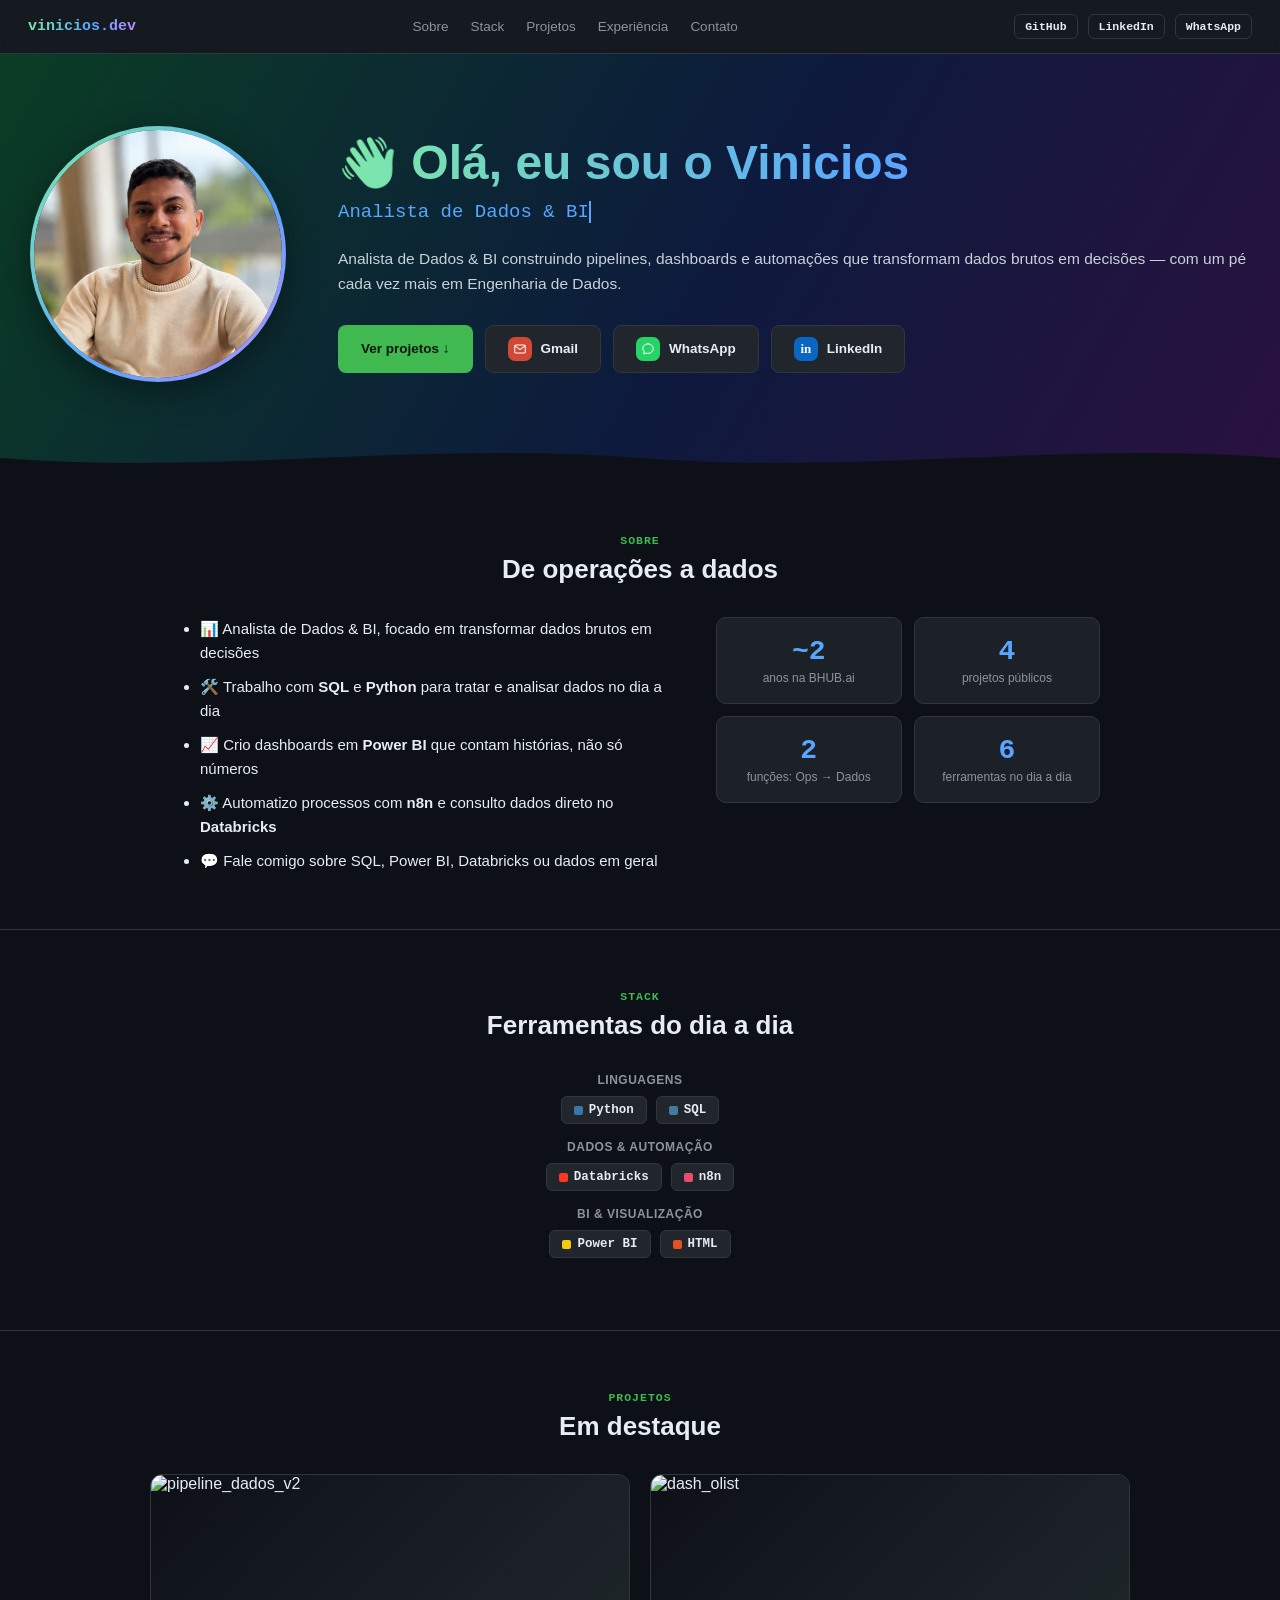
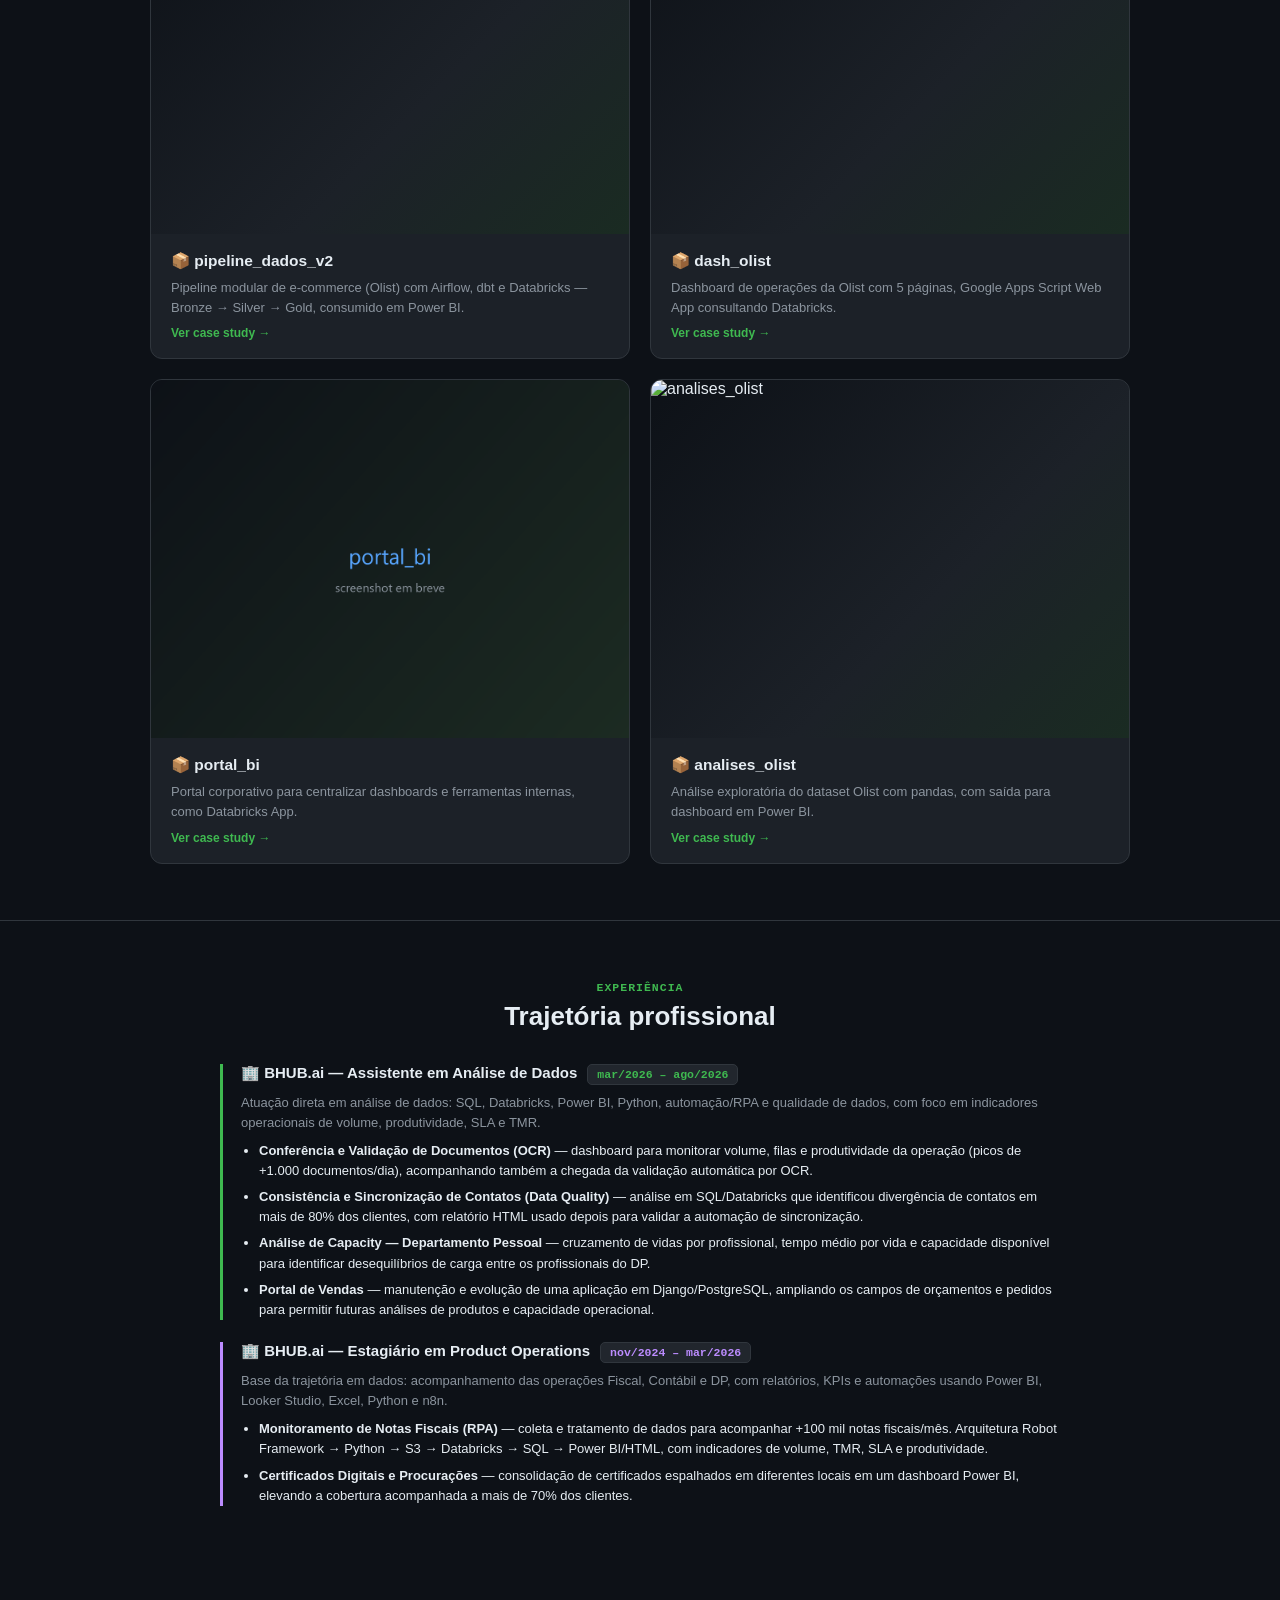
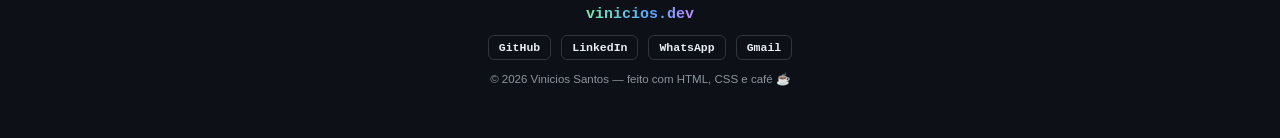
==== commit 19098a01: "Show all contact options inline, drop the dropdown button Replace the "Falar comigo" toggle with Gma" ====
--- a/index.html
+++ b/index.html
@@ -34,27 +34,22 @@
         <p class="lede">Analista de Dados &amp; BI construindo pipelines, dashboards e automações que transformam dados brutos em decisões — com um pé cada vez mais em Engenharia de Dados.</p>
         <div class="hero-ctas">
           <a class="btn primary" href="#projetos">Ver projetos ↓</a>
-          <details class="contact-dropdown">
-            <summary class="btn ghost">Falar comigo</summary>
-            <div class="contact-panel">
-              <a href="mailto:viniciosmacielsantos99@gmail.com">
-                <span class="ico" style="background:#D14836">
-                  <svg viewBox="0 0 24 24" fill="none"><rect x="3" y="5" width="18" height="14" rx="2" stroke="white" stroke-width="1.8"/><path d="M4 7l8 6 8-6" stroke="white" stroke-width="1.8" stroke-linecap="round" stroke-linejoin="round"/></svg>
-                </span>
-                Gmail
-              </a>
-              <a href="https://wa.me/5511999972362?text=Ol%C3%A1%20Vinicios!%20Vi%20seu%20portf%C3%B3lio%20e%20gostaria%20de%20conversar." target="_blank" rel="noopener">
-                <span class="ico" style="background:#25D366">
-                  <svg viewBox="0 0 24 24" fill="none"><path d="M12 3C7.03 3 3 6.58 3 11c0 2.13.94 4.07 2.48 5.5L4.5 20.5l4.24-1.4C9.94 19.36 10.95 19.5 12 19.5c4.97 0 9-3.58 9-8s-4.03-8.5-9-8.5z" stroke="white" stroke-width="1.7" stroke-linejoin="round" stroke-linecap="round"/></svg>
-                </span>
-                WhatsApp
-              </a>
-              <a href="https://www.linkedin.com/in/vinicios-m-206309b6/" target="_blank" rel="noopener">
-                <span class="ico li-ico" style="background:#0A66C2">in</span>
-                LinkedIn
-              </a>
-            </div>
-          </details>
+          <a class="btn contact-chip" href="mailto:viniciosmacielsantos99@gmail.com">
+            <span class="ico" style="background:#D14836">
+              <svg viewBox="0 0 24 24" fill="none"><rect x="3" y="5" width="18" height="14" rx="2" stroke="white" stroke-width="1.8"/><path d="M4 7l8 6 8-6" stroke="white" stroke-width="1.8" stroke-linecap="round" stroke-linejoin="round"/></svg>
+            </span>
+            Gmail
+          </a>
+          <a class="btn contact-chip" href="https://wa.me/5511999972362?text=Ol%C3%A1%20Vinicios!%20Vi%20seu%20portf%C3%B3lio%20e%20gostaria%20de%20conversar." target="_blank" rel="noopener">
+            <span class="ico" style="background:#25D366">
+              <svg viewBox="0 0 24 24" fill="none"><path d="M12 3C7.03 3 3 6.58 3 11c0 2.13.94 4.07 2.48 5.5L4.5 20.5l4.24-1.4C9.94 19.36 10.95 19.5 12 19.5c4.97 0 9-3.58 9-8s-4.03-8.5-9-8.5z" stroke="white" stroke-width="1.7" stroke-linejoin="round" stroke-linecap="round"/></svg>
+            </span>
+            WhatsApp
+          </a>
+          <a class="btn contact-chip" href="https://www.linkedin.com/in/vinicios-m-206309b6/" target="_blank" rel="noopener">
+            <span class="ico li-ico" style="background:#0A66C2">in</span>
+            LinkedIn
+          </a>
         </div>
       </div>
     </div>
--- a/assets/style.css
+++ b/assets/style.css
@@ -47,7 +47,7 @@
   background:linear-gradient(120deg,#0a3d24,#0d1a3d 55%,#2a1140);
 }
 .hero-inner{
-  max-width:1080px;margin:0 auto;display:flex;align-items:center;gap:52px;text-align:left;
+  max-width:1220px;margin:0 auto;display:flex;align-items:center;gap:52px;text-align:left;
 }
 @media (max-width:820px){
   .hero-inner{flex-direction:column;text-align:center;gap:30px;}
@@ -83,52 +83,18 @@
 .btn.outline{border-color:var(--border);color:var(--text);}
 .btn.outline:hover{border-color:var(--link);color:var(--link);}
 
-.contact-dropdown summary{
-  list-style:none;cursor:pointer;transition:background .15s,border-color .15s,color .15s;
+.contact-chip{
+  display:flex;align-items:center;gap:9px;
+  background:var(--chip-bg);border:1px solid var(--border);color:var(--text);
+  transition:border-color .12s,transform .12s;
 }
-.contact-dropdown summary::-webkit-details-marker{display:none;}
-.contact-dropdown summary:hover{background:rgba(255,255,255,.08);}
-.contact-dropdown summary::after{
-  content:'▾';margin-left:7px;font-size:10px;display:inline-block;transition:transform .18s ease;
-}
-.contact-dropdown[open] summary{border-color:var(--link);color:var(--link);background:rgba(255,255,255,.08);}
-.contact-dropdown[open] summary::after{transform:rotate(180deg);}
-.contact-panel{
-  position:absolute;top:calc(100% + 14px);left:0;right:0;z-index:5;
-  background:var(--surface-2);border:1px solid var(--border);border-radius:14px;
-  padding:12px;display:flex;flex-wrap:wrap;gap:8px;justify-content:center;
-  box-shadow:0 14px 34px rgba(0,0,0,.45);
-  animation:contactPanelIn .16s ease;
-}
-.contact-panel::before{
-  content:'';position:absolute;top:-7px;left:28px;width:12px;height:12px;
-  background:var(--surface-2);border-left:1px solid var(--border);border-top:1px solid var(--border);
-  transform:rotate(45deg);
-}
-@keyframes contactPanelIn{
-  from{opacity:0;transform:translateY(-6px);}
-  to{opacity:1;transform:translateY(0);}
-}
-.contact-panel a{
-  display:flex;align-items:center;gap:9px;flex:1;min-width:150px;justify-content:center;
-  padding:10px 16px;border-radius:10px;font-size:13.5px;font-weight:700;text-decoration:none;color:var(--text);
-  background:var(--chip-bg);border:1px solid var(--border);transition:border-color .12s,transform .12s;
-}
-.contact-panel a:hover{border-color:var(--link);transform:translateY(-1px);}
-.contact-panel .ico{
-  width:26px;height:26px;border-radius:7px;flex:none;
+.contact-chip:hover{border-color:var(--link);transform:translateY(-1px);}
+.contact-chip .ico{
+  width:24px;height:24px;border-radius:7px;flex:none;
   display:flex;align-items:center;justify-content:center;
 }
-.contact-panel .ico svg{width:15px;height:15px;}
-.contact-panel .ico.li-ico{font-family:Georgia,"Times New Roman",serif;font-weight:800;font-size:14px;color:#fff;}
-@media (max-width:820px){
-  .contact-panel::before{left:50%;margin-left:-6px;}
-  .contact-panel a{min-width:120px;}
-}
-@media (prefers-reduced-motion: reduce){
-  .contact-panel{animation:none;}
-  .contact-dropdown summary::after{transition:none;}
-}
+.contact-chip .ico svg{width:14px;height:14px;}
+.contact-chip .ico.li-ico{font-family:Georgia,"Times New Roman",serif;font-weight:800;font-size:13px;color:#fff;}
 
 .hero-wave{position:absolute;left:0;right:0;bottom:-1px;line-height:0;}
 
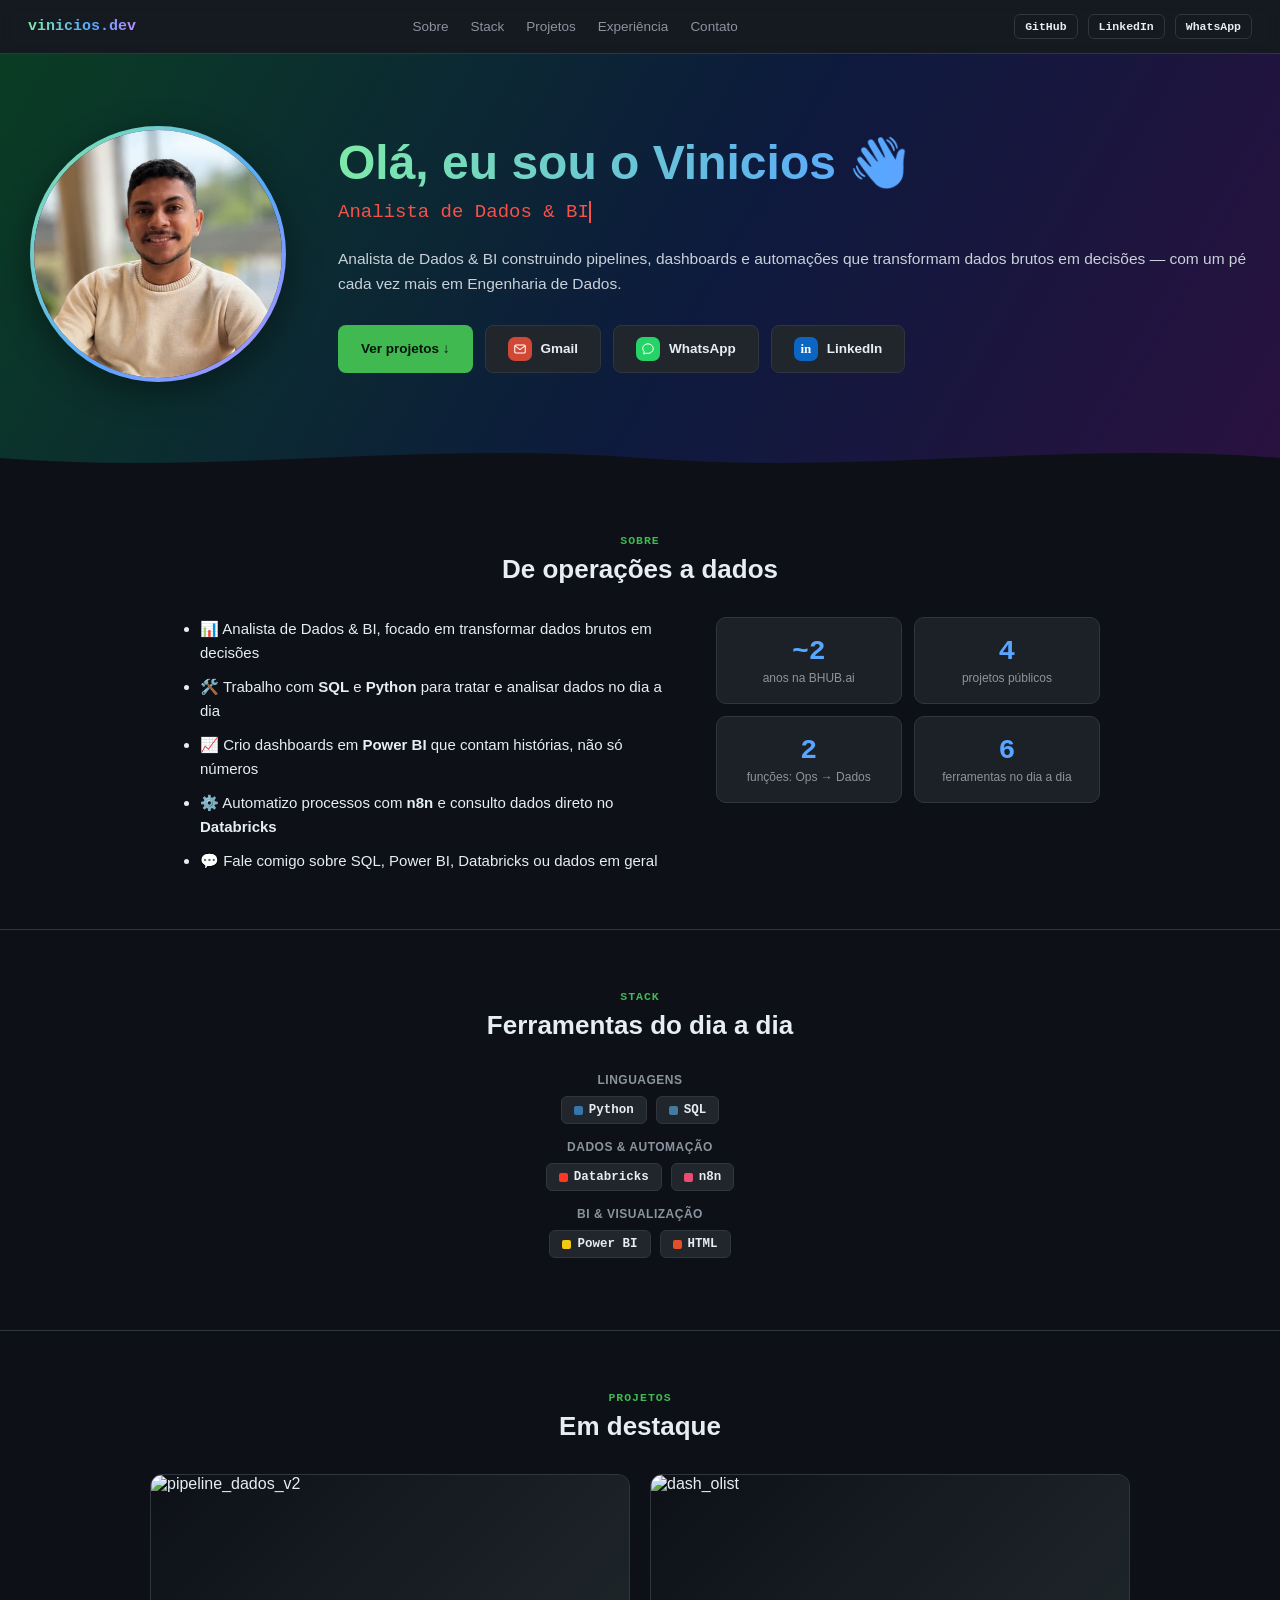
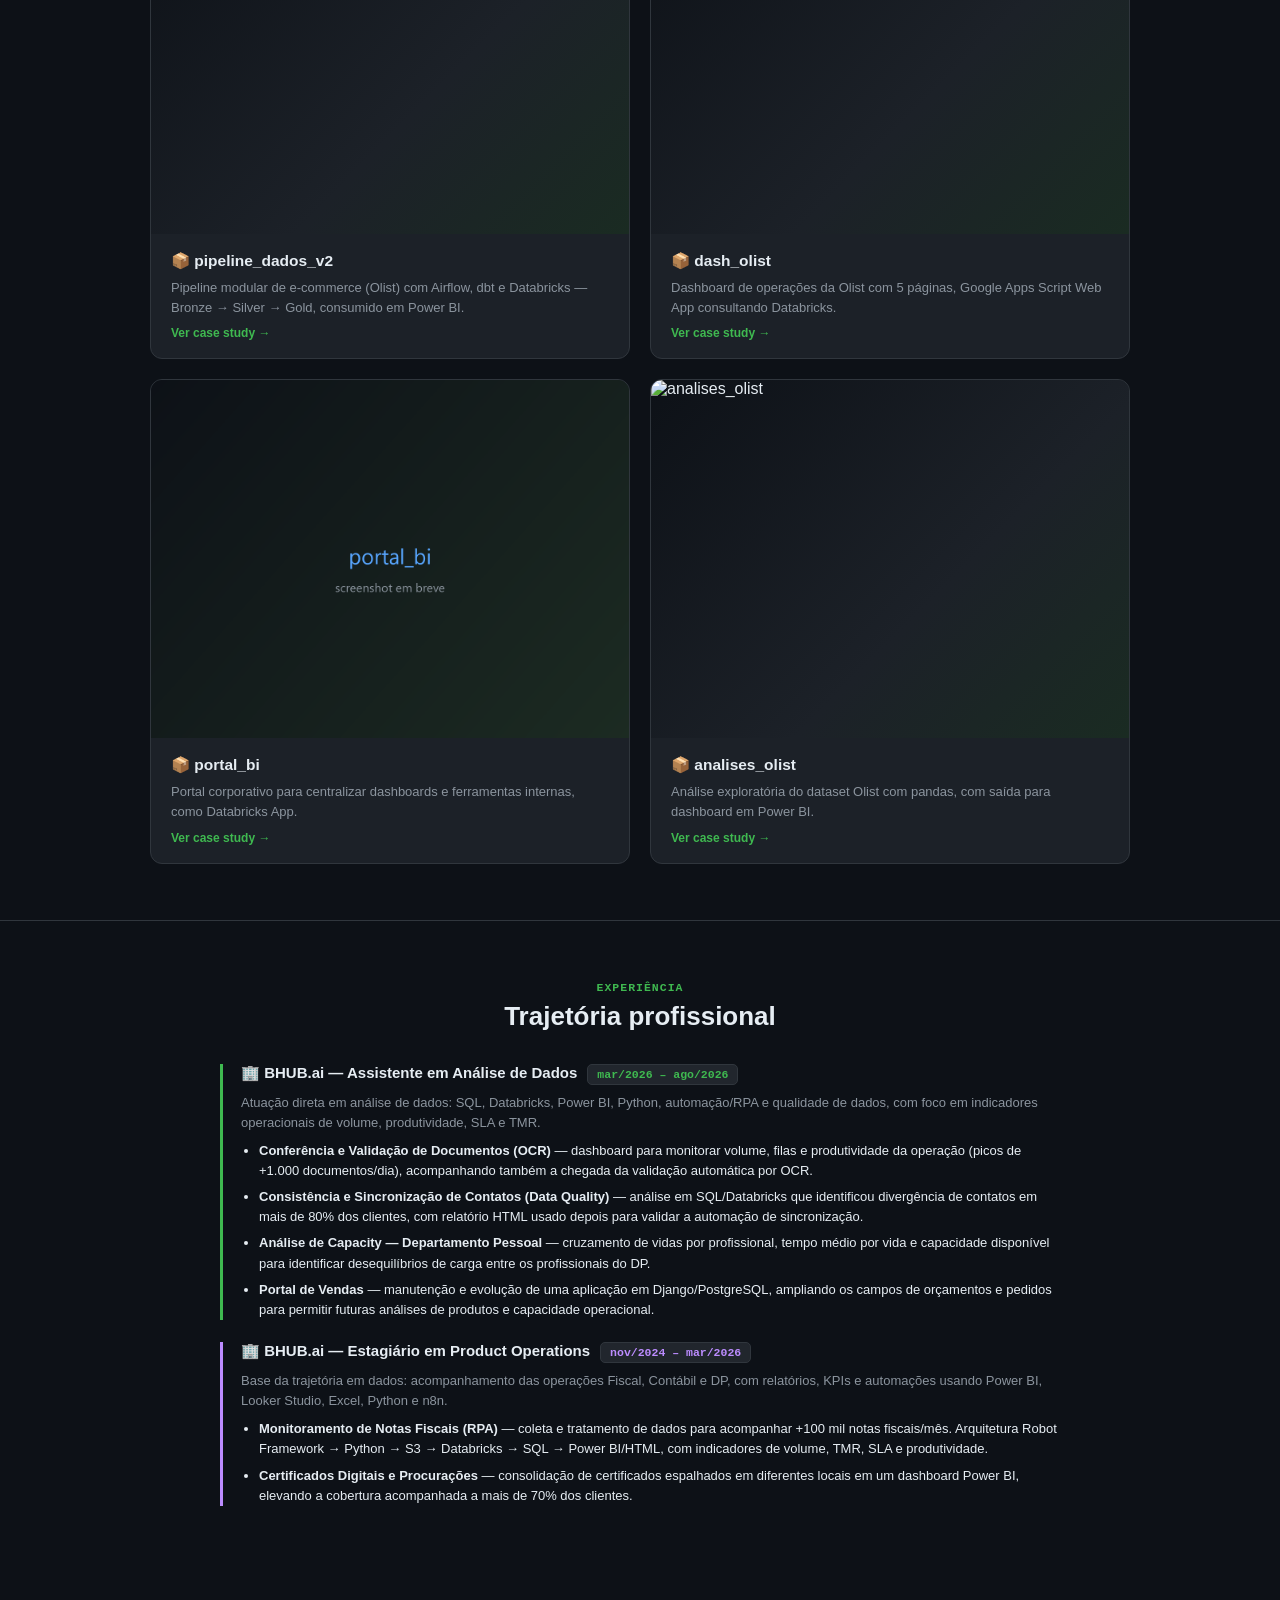
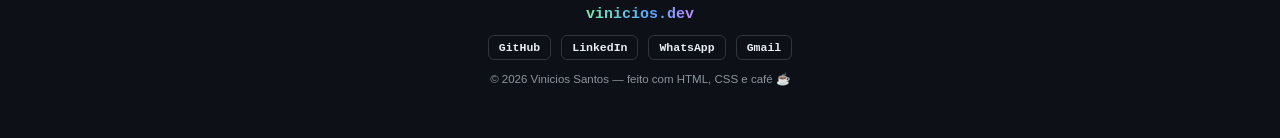
==== commit b854bf81: "Move wave emoji after the name so title and subtitle start flush left Co-Authored-By: Claude Sonnet " ====
--- a/index.html
+++ b/index.html
@@ -29,7 +29,7 @@
     <div class="hero-inner">
       <img class="hero-avatar" src="assets/foto.jpg" alt="Foto de Vinicios Santos" width="260" height="260">
       <div class="hero-content">
-        <h1><span class="wave">👋</span> Olá, eu sou o Vinicios</h1>
+        <h1>Olá, eu sou o Vinicios <span class="wave">👋</span></h1>
         <div class="typing" id="typing" aria-hidden="true"></div>
         <p class="lede">Analista de Dados &amp; BI construindo pipelines, dashboards e automações que transformam dados brutos em decisões — com um pé cada vez mais em Engenharia de Dados.</p>
         <div class="hero-ctas">
--- a/assets/style.css
+++ b/assets/style.css
@@ -8,6 +8,7 @@
   --link:#58a6ff;
   --accent:#3fb950;
   --accent2:#bc8cff;
+  --danger:#f85149;
   --chip-bg:#21262d;
   color-scheme:dark;
 }
@@ -66,8 +67,8 @@
 }
 .hero .wave{display:inline-block;animation:wave 2.2s infinite;transform-origin:70% 70%;}
 @keyframes wave{0%,60%,100%{transform:rotate(0)}10%,30%{transform:rotate(14deg)}20%{transform:rotate(-8deg)}}
-.hero .typing{font-family:"JetBrains Mono",Consolas,monospace;font-size:clamp(14px,2.4vw,19px);color:var(--link);min-height:26px;margin-bottom:20px;}
-.hero .typing .cursor{border-right:2px solid var(--link);animation:blink 1s step-end infinite;}
+.hero .typing{font-family:"JetBrains Mono",Consolas,monospace;font-size:clamp(14px,2.4vw,19px);color:var(--danger);min-height:26px;margin:0 0 20px;}
+.hero .typing .cursor{border-right:2px solid var(--danger);animation:blink 1s step-end infinite;}
 @keyframes blink{50%{border-color:transparent;}}
 .hero p.lede{margin:0 0 28px;color:#c9d1d9;font-size:15.5px;line-height:1.6;}
 .hero-ctas{display:flex;gap:12px;justify-content:flex-start;flex-wrap:wrap;position:relative;}
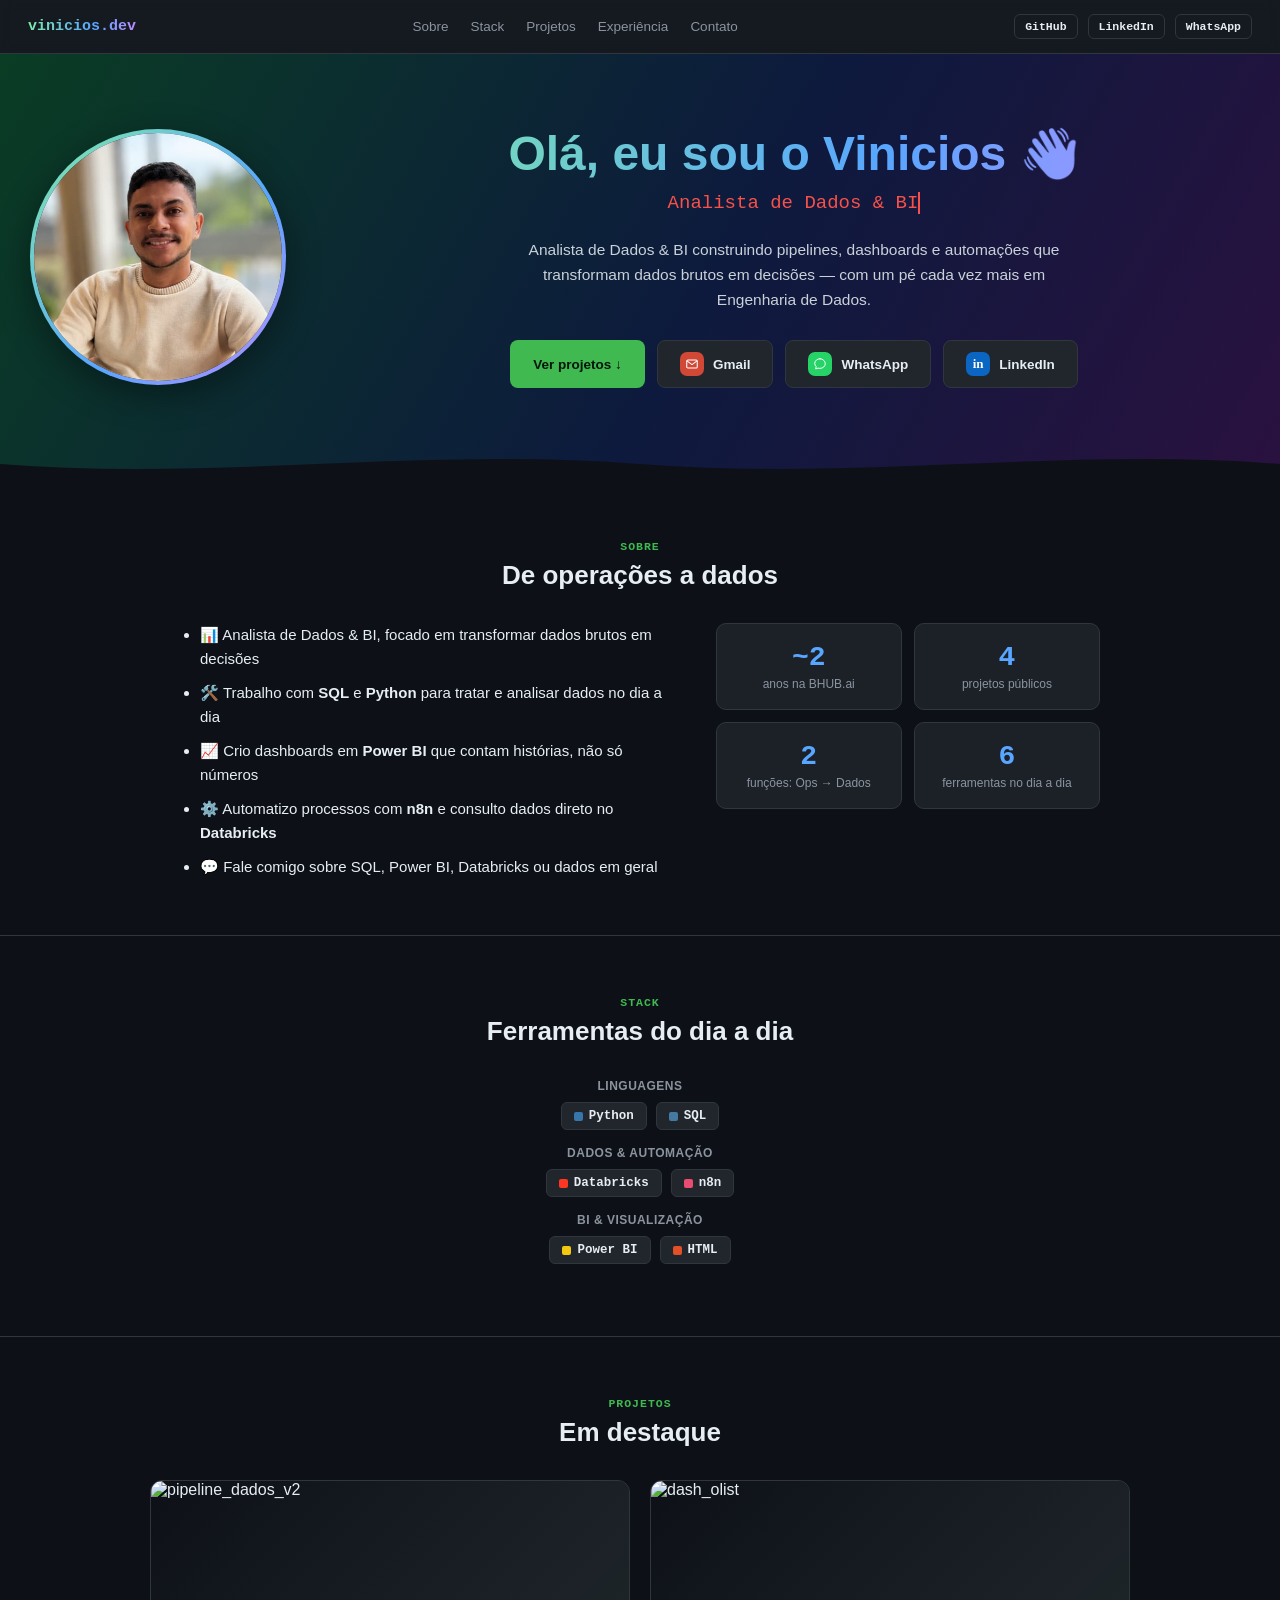
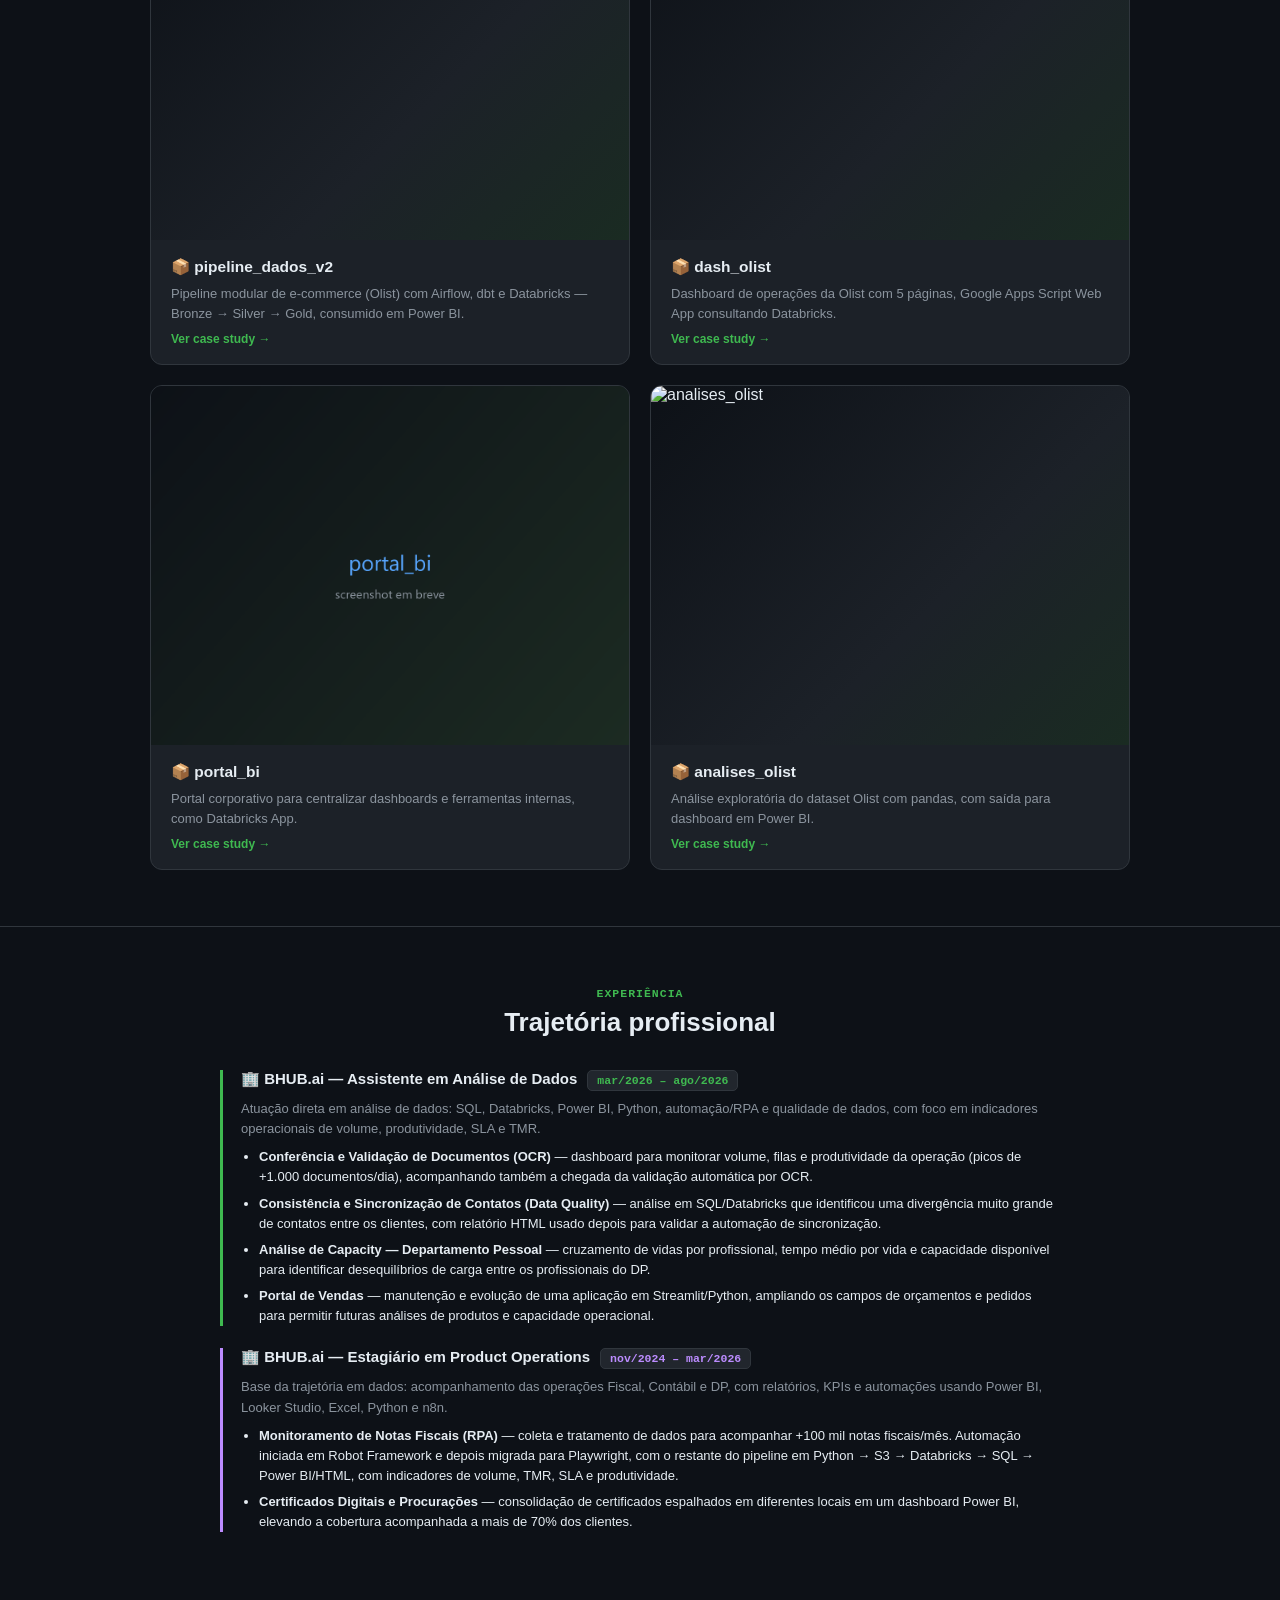
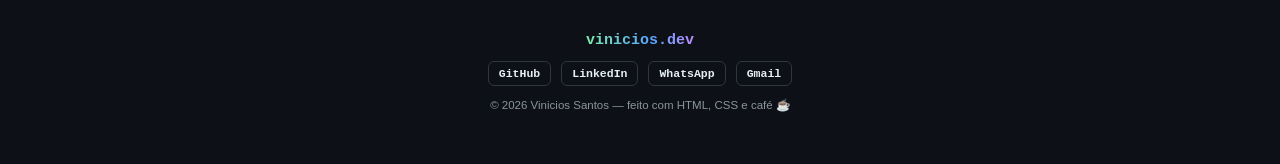
==== commit 605bdd60: "Correct experience details: drop unverified 80% figure, fix Portal de Vendas stack (Streamlit/Python" ====
--- a/index.html
+++ b/index.html
@@ -157,9 +157,9 @@
         <p class="expdesc">Atuação direta em análise de dados: SQL, Databricks, Power BI, Python, automação/RPA e qualidade de dados, com foco em indicadores operacionais de volume, produtividade, SLA e TMR.</p>
         <ul class="expprojects">
           <li><b>Conferência e Validação de Documentos (OCR)</b> — dashboard para monitorar volume, filas e produtividade da operação (picos de +1.000 documentos/dia), acompanhando também a chegada da validação automática por OCR.</li>
-          <li><b>Consistência e Sincronização de Contatos (Data Quality)</b> — análise em SQL/Databricks que identificou divergência de contatos em mais de 80% dos clientes, com relatório HTML usado depois para validar a automação de sincronização.</li>
+          <li><b>Consistência e Sincronização de Contatos (Data Quality)</b> — análise em SQL/Databricks que identificou uma divergência muito grande de contatos entre os clientes, com relatório HTML usado depois para validar a automação de sincronização.</li>
           <li><b>Análise de Capacity — Departamento Pessoal</b> — cruzamento de vidas por profissional, tempo médio por vida e capacidade disponível para identificar desequilíbrios de carga entre os profissionais do DP.</li>
-          <li><b>Portal de Vendas</b> — manutenção e evolução de uma aplicação em Django/PostgreSQL, ampliando os campos de orçamentos e pedidos para permitir futuras análises de produtos e capacidade operacional.</li>
+          <li><b>Portal de Vendas</b> — manutenção e evolução de uma aplicação em Streamlit/Python, ampliando os campos de orçamentos e pedidos para permitir futuras análises de produtos e capacidade operacional.</li>
         </ul>
       </div>
 
@@ -170,7 +170,7 @@
         </div>
         <p class="expdesc">Base da trajetória em dados: acompanhamento das operações Fiscal, Contábil e DP, com relatórios, KPIs e automações usando Power BI, Looker Studio, Excel, Python e n8n.</p>
         <ul class="expprojects">
-          <li><b>Monitoramento de Notas Fiscais (RPA)</b> — coleta e tratamento de dados para acompanhar +100 mil notas fiscais/mês. Arquitetura Robot Framework → Python → S3 → Databricks → SQL → Power BI/HTML, com indicadores de volume, TMR, SLA e produtividade.</li>
+          <li><b>Monitoramento de Notas Fiscais (RPA)</b> — coleta e tratamento de dados para acompanhar +100 mil notas fiscais/mês. Automação iniciada em Robot Framework e depois migrada para Playwright, com o restante do pipeline em Python → S3 → Databricks → SQL → Power BI/HTML, com indicadores de volume, TMR, SLA e produtividade.</li>
           <li><b>Certificados Digitais e Procurações</b> — consolidação de certificados espalhados em diferentes locais em um dashboard Power BI, elevando a cobertura acompanhada a mais de 70% dos clientes.</li>
         </ul>
       </div>
--- a/assets/style.css
+++ b/assets/style.css
@@ -53,7 +53,7 @@
 @media (max-width:820px){
   .hero-inner{flex-direction:column;text-align:center;gap:30px;}
 }
-.hero-content{flex:1;min-width:0;}
+.hero-content{flex:1;min-width:0;text-align:center;}
 .hero-avatar{
   width:clamp(170px,20vw,260px);height:clamp(170px,20vw,260px);border-radius:50%;object-fit:cover;flex:none;
   border:4px solid transparent;
@@ -62,19 +62,16 @@
   box-shadow:0 10px 34px rgba(0,0,0,.4);
 }
 .hero h1{
-  margin:0 0 10px;font-size:clamp(30px,5vw,48px);font-weight:800;text-wrap:balance;
+  margin:0 0 10px;font-size:clamp(30px,5vw,48px);font-weight:800;text-wrap:balance;text-align:center;
   background:linear-gradient(90deg,#7ee9a8,#58a6ff 60%,#bc8cff);-webkit-background-clip:text;background-clip:text;color:transparent;
 }
 .hero .wave{display:inline-block;animation:wave 2.2s infinite;transform-origin:70% 70%;}
 @keyframes wave{0%,60%,100%{transform:rotate(0)}10%,30%{transform:rotate(14deg)}20%{transform:rotate(-8deg)}}
-.hero .typing{font-family:"JetBrains Mono",Consolas,monospace;font-size:clamp(14px,2.4vw,19px);color:var(--danger);min-height:26px;margin:0 0 20px;}
+.hero .typing{font-family:"JetBrains Mono",Consolas,monospace;font-size:clamp(14px,2.4vw,19px);color:var(--danger);min-height:26px;margin:0 0 20px;text-align:center;}
 .hero .typing .cursor{border-right:2px solid var(--danger);animation:blink 1s step-end infinite;}
 @keyframes blink{50%{border-color:transparent;}}
-.hero p.lede{margin:0 0 28px;color:#c9d1d9;font-size:15.5px;line-height:1.6;}
-.hero-ctas{display:flex;gap:12px;justify-content:flex-start;flex-wrap:wrap;position:relative;}
-@media (max-width:820px){
-  .hero-ctas{justify-content:center;}
-}
+.hero p.lede{max-width:560px;margin:0 auto 28px;color:#c9d1d9;font-size:15.5px;line-height:1.6;}
+.hero-ctas{display:flex;gap:12px;justify-content:center;flex-wrap:wrap;position:relative;}
 .btn{
   font:inherit;font-size:13.5px;font-weight:700;padding:11px 22px;border-radius:8px;text-decoration:none;
   display:inline-flex;align-items:center;gap:6px;border:1px solid transparent;
